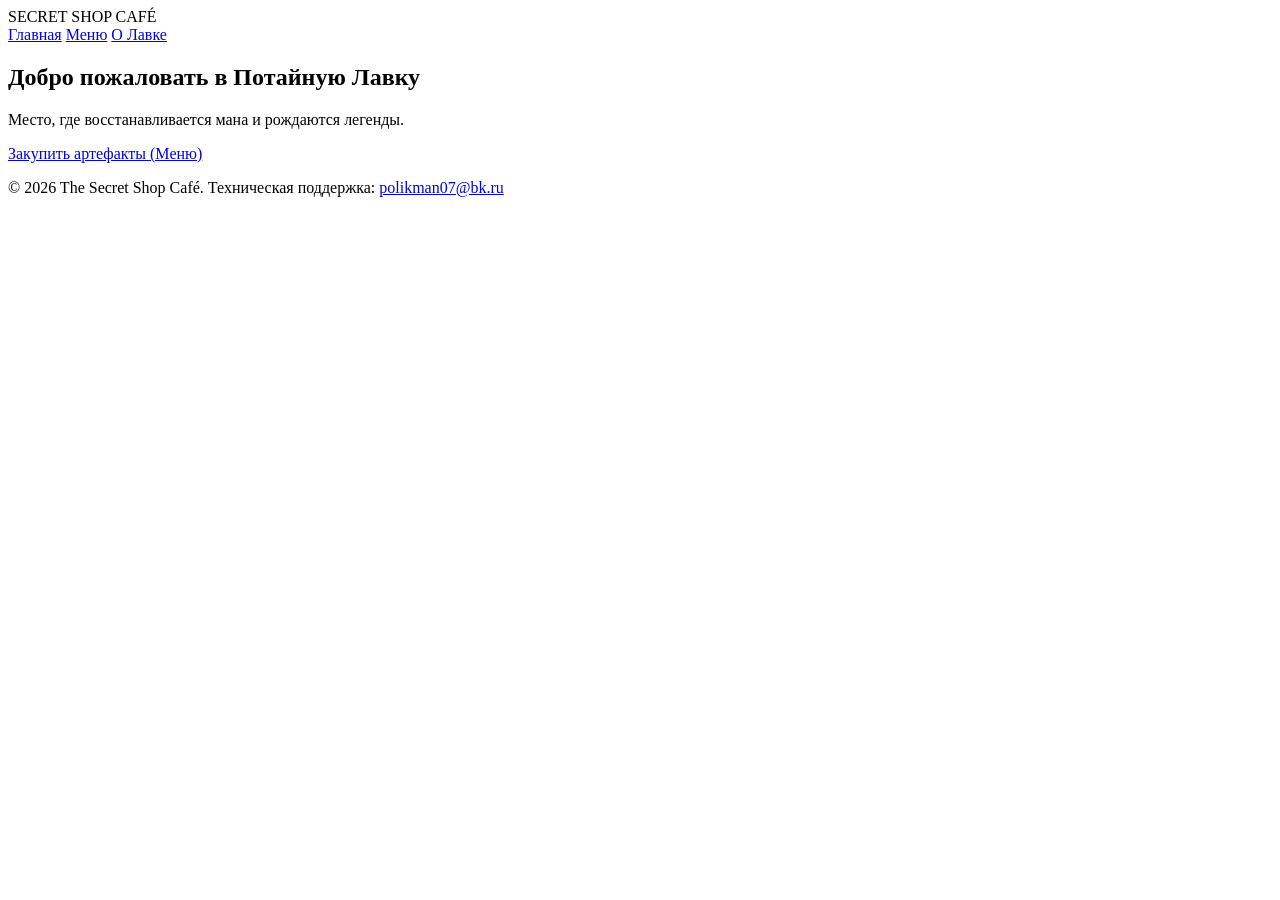
==== index.html @ e7c188d6 "Add files via upload" ====
<html>
<html lang="ru">
<head>
    <title>The Secret Shop Café | Главная</title>
    <link rel="stylesheet" href="style.css">
    <link href="https://fonts.googleapis.com/css2?family=Cinzel:wght@600;800&family=Roboto:wght@300;400;700&display=swap" rel="stylesheet">
</head>
<body>
    <header class="header">
        <div class="logo">SECRET SHOP <span>CAFÉ</span></div>
        <nav class="nav">
            <a href="index.html" class="active">Главная</a>
            <a href="menu.html">Меню</a>
            <a href="about.html">О Лавке</a>
        </nav>
    </header>

    <section class="hero main-bg">
        <div class="hero-content">
            <h1>Добро пожаловать в Потайную Лавку</h1>
            <p>Место, где восстанавливается мана и рождаются легенды.</p>
            <a href="menu.html" class="btn">Закупить артефакты (Меню)</a>
        </div>
    </section>

    <footer class="footer">
        <p>&copy; 2026 The Secret Shop Café. Техническая поддержка: <a href="mailto:polikman07@bk.ru">polikman07@bk.ru</a></p>
    </footer>
</body>
</html>
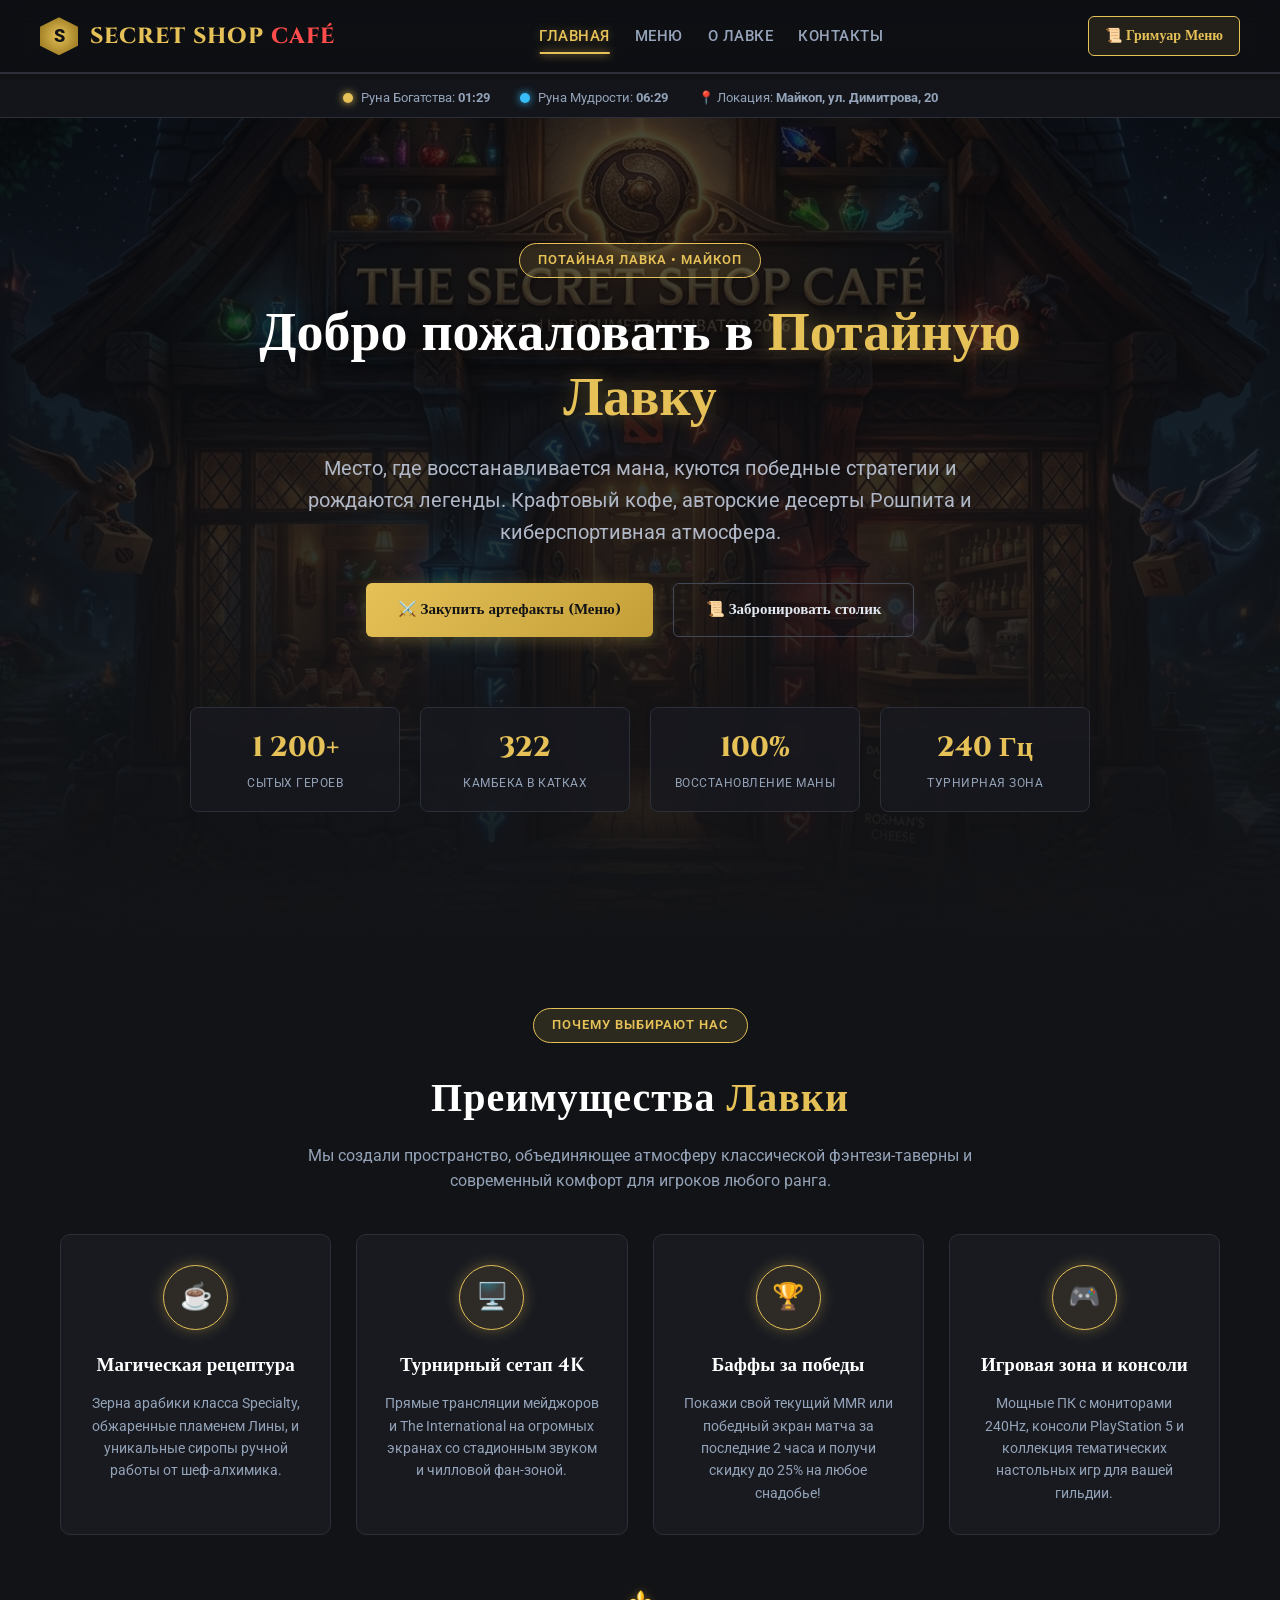
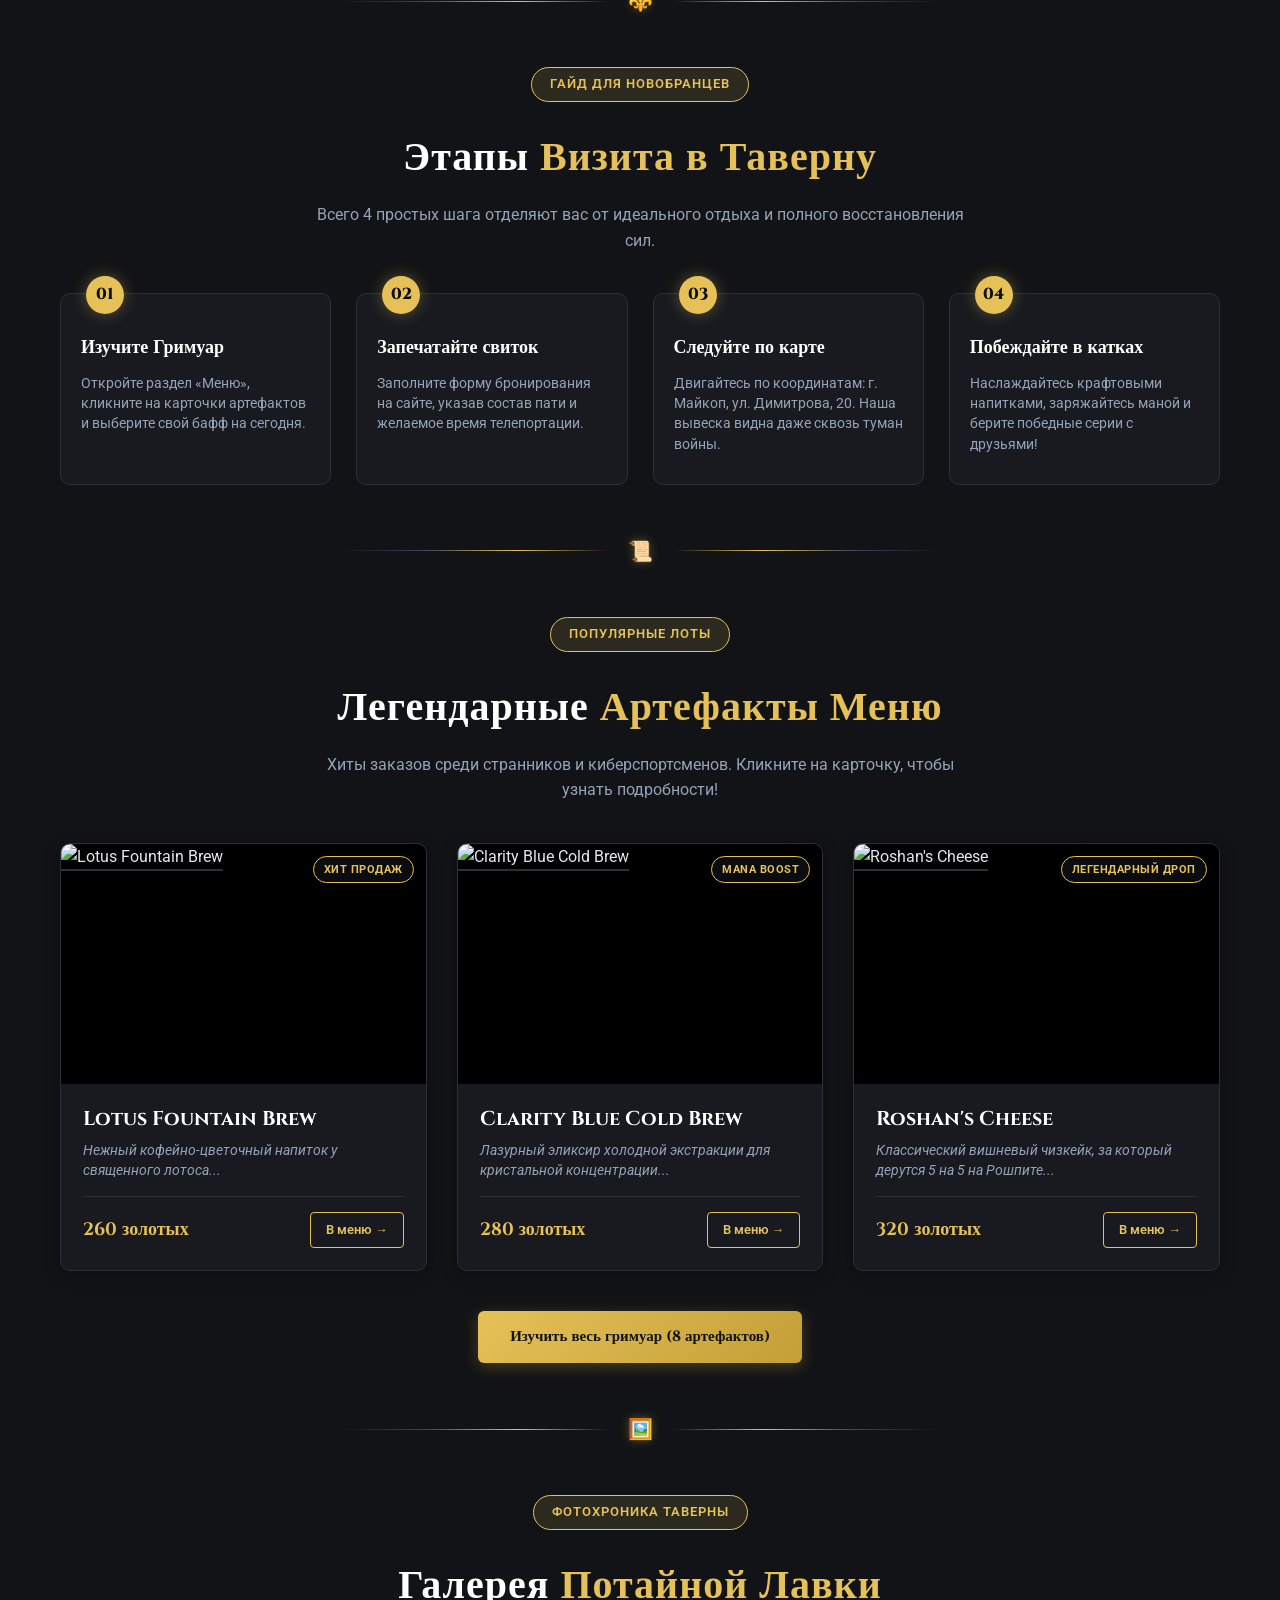
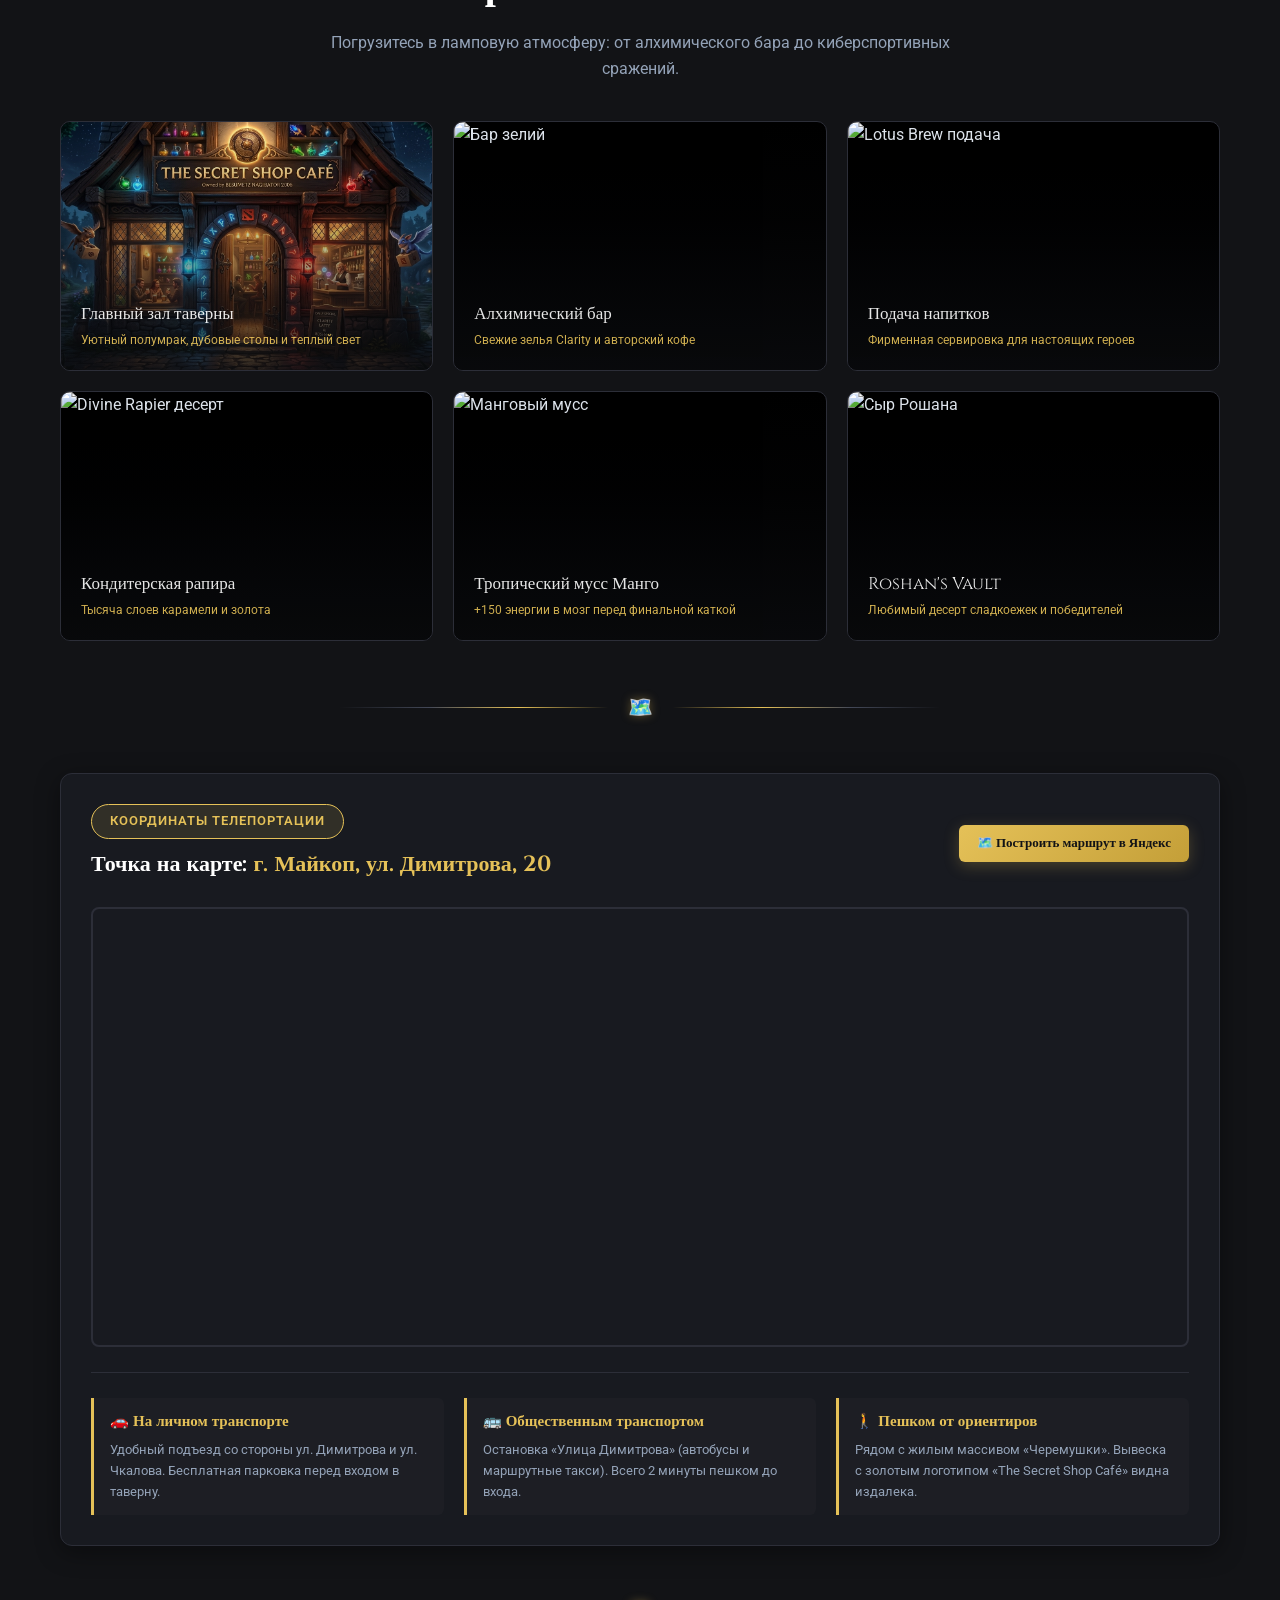
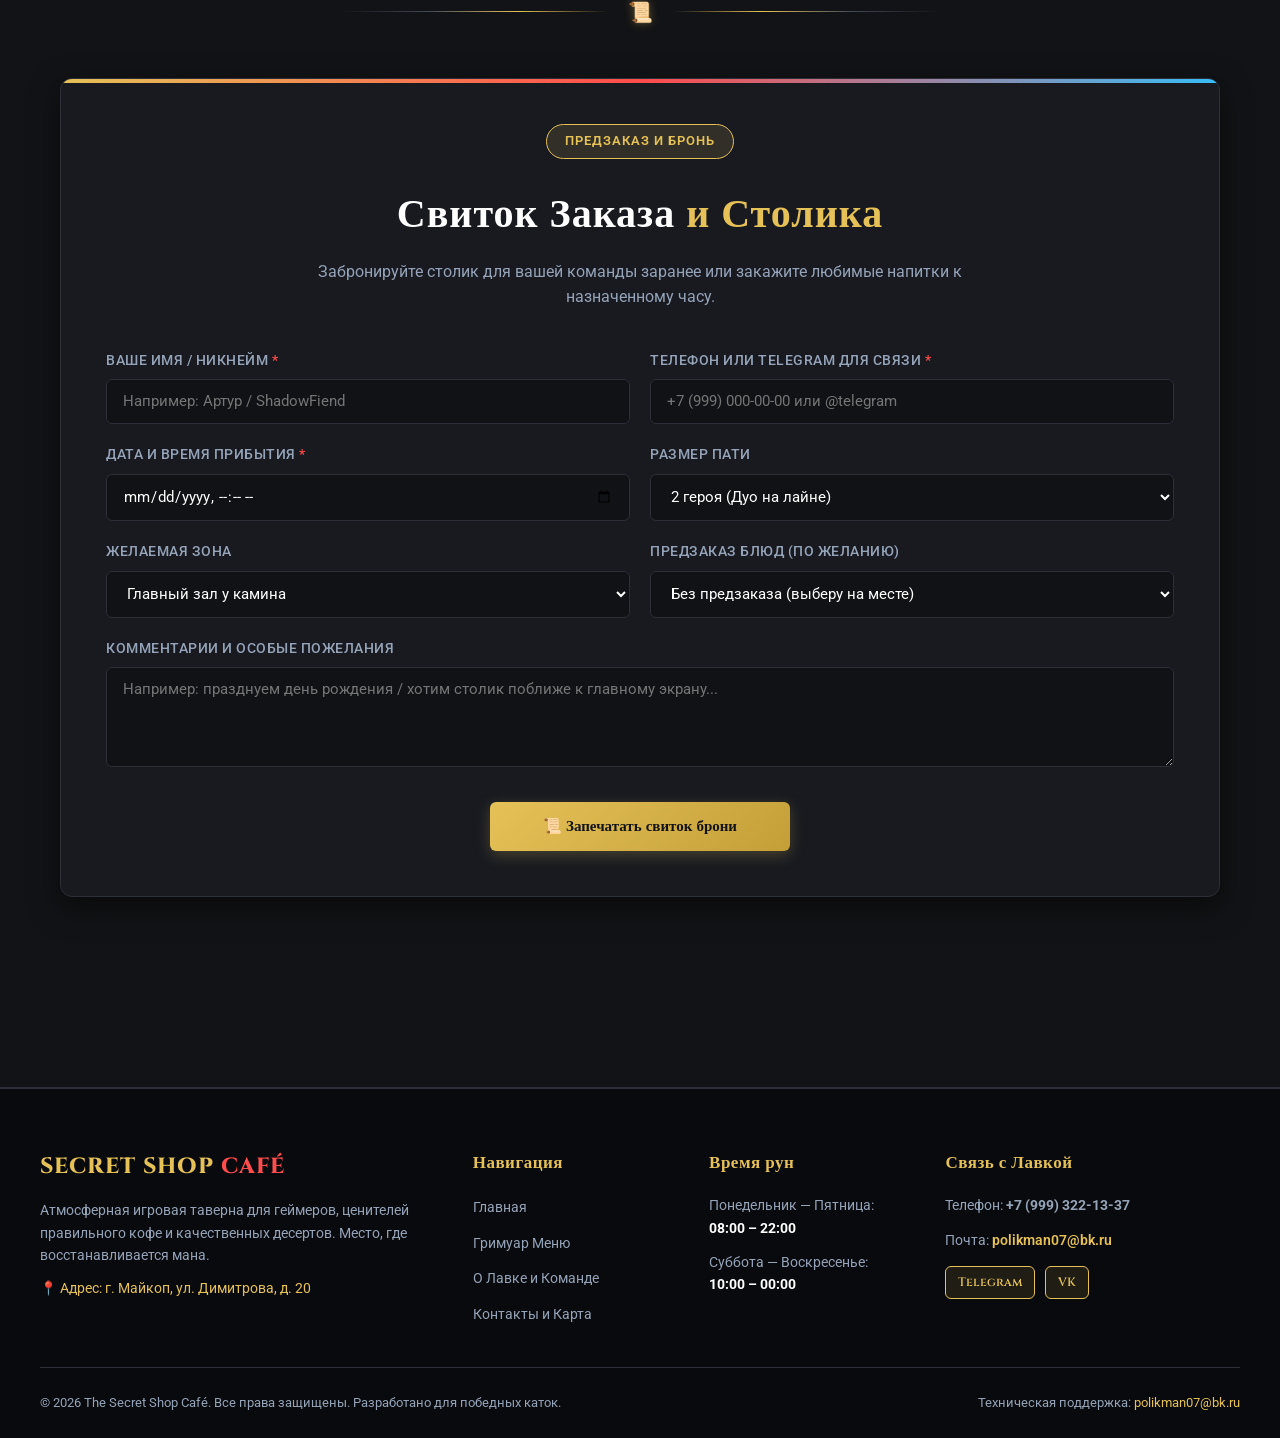
==== commit 4a678bb1: "Add files via upload" ====
--- a/index.html
+++ b/index.html
@@ -1,30 +1,587 @@
-<html>
-<html lang="ru">
-<head>
-    <title>The Secret Shop Café | Главная</title>
-    <link rel="stylesheet" href="style.css">
-    <link href="https://fonts.googleapis.com/css2?family=Cinzel:wght@600;800&family=Roboto:wght@300;400;700&display=swap" rel="stylesheet">
-</head>
-<body>
-    <header class="header">
-        <div class="logo">SECRET SHOP <span>CAFÉ</span></div>
-        <nav class="nav">
-            <a href="index.html" class="active">Главная</a>
-            <a href="menu.html">Меню</a>
-            <a href="about.html">О Лавке</a>
-        </nav>
-    </header>
-
-    <section class="hero main-bg">
-        <div class="hero-content">
-            <h1>Добро пожаловать в Потайную Лавку</h1>
-            <p>Место, где восстанавливается мана и рождаются легенды.</p>
-            <a href="menu.html" class="btn">Закупить артефакты (Меню)</a>
-        </div>
-    </section>
-
-    <footer class="footer">
-        <p>&copy; 2026 The Secret Shop Café. Техническая поддержка: <a href="mailto:polikman07@bk.ru">polikman07@bk.ru</a></p>
-    </footer>
-</body>
-</html>+<!DOCTYPE html>
+<html lang="ru">
+<head>
+    <meta charset="UTF-8">
+    <meta name="viewport" content="width=device-width, initial-scale=1.0">
+    <title>The Secret Shop Café | Главная таверна</title>
+    <link rel="stylesheet" href="style.css">
+    <link rel="preconnect" href="https://fonts.googleapis.com">
+    <link rel="preconnect" href="https://fonts.gstatic.com" crossorigin>
+    <link href="https://fonts.googleapis.com/css2?family=Cinzel:wght@600;700;800;900&family=Roboto:wght@300;400;500;700&display=swap" rel="stylesheet">
+</head>
+<body>
+    <!-- Живой таймер спавна рун -->
+    <div class="rune-timer-bar">
+        <div class="rune-item">
+            <span class="rune-dot bounty"></span>
+            <span>Руна Богатства: <strong id="bounty-timer">02:45</strong></span>
+        </div>
+        <div class="rune-item">
+            <span class="rune-dot wisdom"></span>
+            <span>Руна Мудрости: <strong id="wisdom-timer">06:10</strong></span>
+        </div>
+        <div class="rune-item">
+            <span>📍 Локация: <strong>Майкоп, ул. Димитрова, 20</strong></span>
+        </div>
+    </div>
+
+    <!-- Шапка сайта -->
+    <header class="header">
+        <a href="index.html" class="logo-container">
+            <div class="logo-crest">S</div>
+            <div class="logo-text">SECRET SHOP <span>CAFÉ</span></div>
+        </a>
+
+        <button class="menu-toggle" id="menuToggle" aria-label="Открыть навигацию">☰</button>
+
+        <nav class="nav" id="mainNav">
+            <a href="index.html" class="active">Главная</a>
+            <a href="menu.html">Меню</a>
+            <a href="about.html">О Лавке</a>
+            <a href="contacts.html">Контакты</a>
+        </nav>
+
+        <div class="header-actions">
+            <a href="menu.html" class="cart-btn">
+                <span>📜 Гримуар Меню</span>
+            </a>
+        </div>
+    </header>
+
+    <!-- Главный баннер (Hero) -->
+    <section class="hero">
+        <div class="hero-content">
+            <div class="hero-badge">Потайная Лавка • Майкоп</div>
+            <h1>Добро пожаловать в <span>Потайную Лавку</span></h1>
+            <p>
+                Место, где восстанавливается мана, куются победные стратегии и рождаются легенды. Крафтовый кофе, авторские десерты Рошпита и киберспортивная атмосфера.
+            </p>
+            <div class="hero-buttons">
+                <a href="menu.html" class="btn">⚔️ Закупить артефакты (Меню)</a>
+                <a href="#booking" class="btn btn-secondary">📜 Забронировать столик</a>
+            </div>
+        </div>
+
+        <!-- Статистика лавки -->
+        <div class="hero-stats">
+            <div class="stat-item">
+                <div class="stat-num">1 200+</div>
+                <div class="stat-label">Сытых героев</div>
+            </div>
+            <div class="stat-item">
+                <div class="stat-num">322</div>
+                <div class="stat-label">Камбека в катках</div>
+            </div>
+            <div class="stat-item">
+                <div class="stat-num">100%</div>
+                <div class="stat-label">Восстановление маны</div>
+            </div>
+            <div class="stat-item">
+                <div class="stat-num">240 Гц</div>
+                <div class="stat-label">Турнирная зона</div>
+            </div>
+        </div>
+    </section>
+
+    <!-- Основной контент страницы -->
+    <main class="page-padding">
+
+        <!-- РАЗДЕЛ 1: ПРЕИМУЩЕСТВА -->
+        <section style="margin-bottom: 50px;">
+            <div style="text-align: center;">
+                <div class="hero-badge">Почему выбирают нас</div>
+                <h2 class="section-title">Преимущества <span>Лавки</span></h2>
+                <p class="section-subtitle">
+                    Мы создали пространство, объединяющее атмосферу классической фэнтези-таверны и современный комфорт для игроков любого ранга.
+                </p>
+            </div>
+
+            <div class="features-grid">
+                <div class="feature-card">
+                    <div class="feature-icon-box">☕</div>
+                    <h3>Магическая рецептура</h3>
+                    <p>Зерна арабики класса Specialty, обжаренные пламенем Лины, и уникальные сиропы ручной работы от шеф-алхимика.</p>
+                </div>
+
+                <div class="feature-card">
+                    <div class="feature-icon-box">🖥️</div>
+                    <h3>Турнирный сетап 4K</h3>
+                    <p>Прямые трансляции мейджоров и The International на огромных экранах со стадионным звуком и чилловой фан-зоной.</p>
+                </div>
+
+                <div class="feature-card">
+                    <div class="feature-icon-box">🏆</div>
+                    <h3>Баффы за победы</h3>
+                    <p>Покажи свой текущий MMR или победный экран матча за последние 2 часа и получи скидку до 25% на любое снадобье!</p>
+                </div>
+
+                <div class="feature-card">
+                    <div class="feature-icon-box">🎮</div>
+                    <h3>Игровая зона и консоли</h3>
+                    <p>Мощные ПК с мониторами 240Hz, консоли PlayStation 5 и коллекция тематических настольных игр для вашей гильдии.</p>
+                </div>
+            </div>
+        </section>
+
+        <!-- РАЗДЕЛИТЕЛЬ -->
+        <div class="divider">
+            <span class="divider-icon">⚜️</span>
+        </div>
+
+        <!-- РАЗДЕЛ 2: ЭТАПЫ (КАК РАБОТАЕТ ЛАВКА) -->
+        <section style="margin-bottom: 50px;">
+            <div style="text-align: center;">
+                <div class="hero-badge">Гайд для новобранцев</div>
+                <h2 class="section-title">Этапы <span>Визита в Таверну</span></h2>
+                <p class="section-subtitle">
+                    Всего 4 простых шага отделяют вас от идеального отдыха и полного восстановления сил.
+                </p>
+            </div>
+
+            <div class="steps-container">
+                <div class="step-card">
+                    <div class="step-number">01</div>
+                    <h3>Изучите Гримуар</h3>
+                    <p>Откройте раздел «Меню», кликните на карточки артефактов и выберите свой бафф на сегодня.</p>
+                </div>
+
+                <div class="step-card">
+                    <div class="step-number">02</div>
+                    <h3>Запечатайте свиток</h3>
+                    <p>Заполните форму бронирования на сайте, указав состав пати и желаемое время телепортации.</p>
+                </div>
+
+                <div class="step-card">
+                    <div class="step-number">03</div>
+                    <h3>Следуйте по карте</h3>
+                    <p>Двигайтесь по координатам: г. Майкоп, ул. Димитрова, 20. Наша вывеска видна даже сквозь туман войны.</p>
+                </div>
+
+                <div class="step-card">
+                    <div class="step-number">04</div>
+                    <h3>Побеждайте в катках</h3>
+                    <p>Наслаждайтесь крафтовыми напитками, заряжайтесь маной и берите победные серии с друзьями!</p>
+                </div>
+            </div>
+        </section>
+
+        <!-- РАЗДЕЛИТЕЛЬ -->
+        <div class="divider">
+            <span class="divider-icon">📜</span>
+        </div>
+
+        <!-- РАЗДЕЛ 3: ТОПОВЫЕ АРТЕФАКТЫ (ПРЕВЬЮ МЕНЮ) -->
+        <section style="margin-bottom: 50px;">
+            <div style="text-align: center;">
+                <div class="hero-badge">Популярные лоты</div>
+                <h2 class="section-title">Легендарные <span>Артефакты Меню</span></h2>
+                <p class="section-subtitle">
+                    Хиты заказов среди странников и киберспортсменов. Кликните на карточку, чтобы узнать подробности!
+                </p>
+            </div>
+
+            <div class="grid-container">
+                <!-- Карточка 1 -->
+                <div class="card" onclick="window.location.href='menu.html'" style="cursor: pointer;">
+                    <div class="card-img-wrap">
+                        <img src="lotus-brew.jpg" alt="Lotus Fountain Brew" class="card-img">
+                        <span class="card-badge">Хит продаж</span>
+                    </div>
+                    <div class="card-body">
+                        <h3 class="card-title">Lotus Fountain Brew</h3>
+                        <p class="card-hint">Нежный кофейно-цветочный напиток у священного лотоса...</p>
+                        <div class="card-footer">
+                            <span class="price">260 золотых</span>
+                            <span class="card-btn">В меню &rarr;</span>
+                        </div>
+                    </div>
+                </div>
+
+                <!-- Карточка 2 -->
+                <div class="card" onclick="window.location.href='menu.html'" style="cursor: pointer;">
+                    <div class="card-img-wrap">
+                        <img src="clarity-brew.jpg" alt="Clarity Blue Cold Brew" class="card-img">
+                        <span class="card-badge">Mana Boost</span>
+                    </div>
+                    <div class="card-body">
+                        <h3 class="card-title">Clarity Blue Cold Brew</h3>
+                        <p class="card-hint">Лазурный эликсир холодной экстракции для кристальной концентрации...</p>
+                        <div class="card-footer">
+                            <span class="price">280 золотых</span>
+                            <span class="card-btn">В меню &rarr;</span>
+                        </div>
+                    </div>
+                </div>
+
+                <!-- Карточка 3 -->
+                <div class="card" onclick="window.location.href='menu.html'" style="cursor: pointer;">
+                    <div class="card-img-wrap">
+                        <img src="roshan-cheese.jpg" alt="Roshan's Cheese" class="card-img">
+                        <span class="card-badge">Легендарный дроп</span>
+                    </div>
+                    <div class="card-body">
+                        <h3 class="card-title">Roshan's Cheese</h3>
+                        <p class="card-hint">Классический вишневый чизкейк, за который дерутся 5 на 5 на Рошпите...</p>
+                        <div class="card-footer">
+                            <span class="price">320 золотых</span>
+                            <span class="card-btn">В меню &rarr;</span>
+                        </div>
+                    </div>
+                </div>
+            </div>
+
+            <div style="text-align: center; margin-top: 20px;">
+                <a href="menu.html" class="btn">Изучить весь гримуар (8 артефактов)</a>
+            </div>
+        </section>
+
+        <!-- РАЗДЕЛИТЕЛЬ -->
+        <div class="divider">
+            <span class="divider-icon">🖼️</span>
+        </div>
+
+        <!-- РАЗДЕЛ 4: ГАЛЕРЕЯ АТМОСФЕРЫ -->
+        <section style="margin-bottom: 50px;">
+            <div style="text-align: center;">
+                <div class="hero-badge">Фотохроника таверны</div>
+                <h2 class="section-title">Галерея <span>Потайной Лавки</span></h2>
+                <p class="section-subtitle">
+                    Погрузитесь в ламповую атмосферу: от алхимического бара до киберспортивных сражений.
+                </p>
+            </div>
+
+            <div class="gallery-grid">
+                <div class="gallery-item" onclick="openLightbox('cafe-bg.jpg', 'Главный зал таверны у камина')">
+                    <img src="cafe-bg.jpg" alt="Главный зал таверны">
+                    <div class="gallery-overlay">
+                        <div class="gallery-caption">Главный зал таверны</div>
+                        <div class="gallery-sub">Уютный полумрак, дубовые столы и теплый свет</div>
+                    </div>
+                </div>
+
+                <div class="gallery-item" onclick="openLightbox('clarity-brew.jpg', 'Крафтовый бар зелий маны')">
+                    <img src="clarity-brew.jpg" alt="Бар зелий">
+                    <div class="gallery-overlay">
+                        <div class="gallery-caption">Алхимический бар</div>
+                        <div class="gallery-sub">Свежие зелья Clarity и авторский кофе</div>
+                    </div>
+                </div>
+
+                <div class="gallery-item" onclick="openLightbox('lotus-brew.jpg', 'Священный лотос фонтана')">
+                    <img src="lotus-brew.jpg" alt="Lotus Brew подача">
+                    <div class="gallery-overlay">
+                        <div class="gallery-caption">Подача напитков</div>
+                        <div class="gallery-sub">Фирменная сервировка для настоящих героев</div>
+                    </div>
+                </div>
+
+                <div class="gallery-item" onclick="openLightbox('rapier-cake.png', 'Десерты из Рошпита')">
+                    <img src="rapier-cake.png" alt="Divine Rapier десерт">
+                    <div class="gallery-overlay">
+                        <div class="gallery-caption">Кондитерская рапира</div>
+                        <div class="gallery-sub">Тысяча слоев карамели и золота</div>
+                    </div>
+                </div>
+
+                <div class="gallery-item" onclick="openLightbox('mango-mousse.png', 'Зачарованное манго')">
+                    <img src="mango-mousse.png" alt="Манговый мусс">
+                    <div class="gallery-overlay">
+                        <div class="gallery-caption">Тропический мусс Манго</div>
+                        <div class="gallery-sub">+150 энергии в мозг перед финальной каткой</div>
+                    </div>
+                </div>
+
+                <div class="gallery-item" onclick="openLightbox('roshan-cheese.jpg', 'Легендарный сыр Рошана')">
+                    <img src="roshan-cheese.jpg" alt="Сыр Рошана">
+                    <div class="gallery-overlay">
+                        <div class="gallery-caption">Roshan's Vault</div>
+                        <div class="gallery-sub">Любимый десерт сладкоежек и победителей</div>
+                    </div>
+                </div>
+            </div>
+        </section>
+
+        <!-- РАЗДЕЛИТЕЛЬ -->
+        <div class="divider">
+            <span class="divider-icon">🗺️</span>
+        </div>
+
+        <!-- РАЗДЕЛ 5: НАВИГАЦИЯ И КАРТА (МАЙКОП, ДИМИТРОВА 20) -->
+        <section class="map-section" id="navigation">
+            <div class="map-header">
+                <div>
+                    <div class="hero-badge" style="margin-bottom: 8px;">Координаты телепортации</div>
+                    <h3>Точка на карте: <span>г. Майкоп, ул. Димитрова, 20</span></h3>
+                </div>
+                <div>
+                    <a href="https://yandex.ru/maps/?pt=40.063598,44.621252&z=17&l=map" target="_blank" class="btn btn-sm">
+                        🗺️ Построить маршрут в Яндекс
+                    </a>
+                </div>
+            </div>
+
+            <!-- Встроенный интерактивный фрагмент карты с точкой на Майкоп, Димитрова 20 -->
+            <div class="map-container">
+                <iframe 
+                    title="Карта Потайной Лавки: Майкоп, ул. Димитрова, 20" 
+                    src="https://yandex.ru/map-widget/v1/?ll=40.063598%2C44.621252&z=16&pt=40.063598%2C44.621252%2Cpm2rdm" 
+                    allowfullscreen="true">
+                </iframe>
+            </div>
+
+            <div class="map-route-guide">
+                <div class="route-item">
+                    <h4>🚗 На личном транспорте</h4>
+                    <p>Удобный подъезд со стороны ул. Димитрова и ул. Чкалова. Бесплатная парковка перед входом в таверну.</p>
+                </div>
+                <div class="route-item">
+                    <h4>🚌 Общественным транспортом</h4>
+                    <p>Остановка «Улица Димитрова» (автобусы и маршрутные такси). Всего 2 минуты пешком до входа.</p>
+                </div>
+                <div class="route-item">
+                    <h4>🚶 Пешком от ориентиров</h4>
+                    <p>Рядом с жилым массивом «Черемушки». Вывеска с золотым логотипом «The Secret Shop Café» видна издалека.</p>
+                </div>
+            </div>
+        </section>
+
+        <!-- РАЗДЕЛИТЕЛЬ -->
+        <div class="divider">
+            <span class="divider-icon">📜</span>
+        </div>
+
+        <!-- РАЗДЕЛ 6: ФОРМА БРОНИРОВАНИЯ И ЗАКАЗА -->
+        <section class="order-section" id="booking">
+            <div style="text-align: center;">
+                <div class="hero-badge">Предзаказ и бронь</div>
+                <h2 class="section-title">Свиток Заказа <span>и Столика</span></h2>
+                <p class="section-subtitle">
+                    Забронируйте столик для вашей команды заранее или закажите любимые напитки к назначенному часу.
+                </p>
+            </div>
+
+            <form class="order-form" onsubmit="submitHeroBooking(event)">
+                <div class="form-group">
+                    <label class="form-label">Ваше Имя / Никнейм <span>*</span></label>
+                    <input type="text" class="form-input" id="bName" placeholder="Например: Артур / ShadowFiend" required>
+                </div>
+
+                <div class="form-group">
+                    <label class="form-label">Телефон или Telegram для связи <span>*</span></label>
+                    <input type="text" class="form-input" id="bContact" placeholder="+7 (999) 000-00-00 или @telegram" required>
+                </div>
+
+                <div class="form-group">
+                    <label class="form-label">Дата и время прибытия <span>*</span></label>
+                    <input type="datetime-local" class="form-input" id="bDateTime" required>
+                </div>
+
+                <div class="form-group">
+                    <label class="form-label">Размер пати</label>
+                    <select class="form-select" id="bParty">
+                        <option value="1">1 герой (Одиночный фарм)</option>
+                        <option value="2" selected>2 героя (Дуо на лайне)</option>
+                        <option value="3">3 героя (Трипла)</option>
+                        <option value="5">5 героев (Полный 5v5 сквад)</option>
+                        <option value="10">Клан / Гильдия (от 6 до 10 человек)</option>
+                    </select>
+                </div>
+
+                <div class="form-group">
+                    <label class="form-label">Желаемая зона</label>
+                    <select class="form-select" id="bZone">
+                        <option value="main">Главный зал у камина</option>
+                        <option value="gaming">Киберспортивная арена (ПК 240Hz)</option>
+                        <option value="lounge">VIP-зона Рошпита с консолями PS5</option>
+                        <option value="bar">У алхимической барной стойки</option>
+                    </select>
+                </div>
+
+                <div class="form-group">
+                    <label class="form-label">Предзаказ блюд (по желанию)</label>
+                    <select class="form-select" id="bDish">
+                        <option value="none">Без предзаказа (выберу на месте)</option>
+                        <option value="lotus">Lotus Fountain Brew (260 золотых)</option>
+                        <option value="clarity">Clarity Blue Cold Brew (280 золотых)</option>
+                        <option value="salve">Healing Salve Elixir (250 золотых)</option>
+                        <option value="cheese">Roshan's Cheese (320 золотых)</option>
+                        <option value="mango">Enchanted Mango Mousse (210 золотых)</option>
+                        <option value="rapier">Divine Rapier Mille-feuille (450 золотых)</option>
+                        <option value="combo">Комбо Кэрри: Бургер BKB + Clarity (720 золотых)</option>
+                    </select>
+                </div>
+
+                <div class="form-group full-width">
+                    <label class="form-label">Комментарии и особые пожелания</label>
+                    <textarea class="form-textarea" id="bNotes" placeholder="Например: празднуем день рождения / хотим столик поближе к главному экрану..."></textarea>
+                </div>
+
+                <div class="form-submit-wrap">
+                    <button type="submit" class="btn" style="min-width: 300px;">
+                        📜 Запечатать свиток брони
+                    </button>
+                </div>
+            </form>
+        </section>
+
+
+    </main>
+
+    <!-- Лайтбокс для просмотра фото галереи -->
+    <div id="galleryLightbox" class="modal">
+        <div class="modal-content" style="max-width: 800px; padding: 20px; text-align: center;">
+            <span class="close-btn" onclick="closeModal('galleryLightbox')">&times;</span>
+            <div style="max-height: 500px; overflow: hidden; border-radius: 8px; margin-bottom: 15px;">
+                <img id="lightboxImg" src="" alt="Фото галереи" style="width: 100%; height: auto; max-height: 480px; object-fit: contain;">
+            </div>
+            <h3 id="lightboxCaption" style="font-family: var(--font-heading); color: var(--gold);"></h3>
+        </div>
+    </div>
+
+    <!-- Модальное окно подтверждения брони -->
+    <div id="bookingSuccessModal" class="modal">
+        <div class="modal-content" style="text-align: center;">
+            <span class="close-btn" onclick="closeModal('bookingSuccessModal')">&times;</span>
+            <div style="font-size: 50px; color: var(--gold); margin-bottom: 12px;">🏆✨</div>
+            <h2 class="modal-title">Свиток Брони Принят!</h2>
+            <p class="modal-desc" id="bookingSuccessText">
+                Посланник доставил ваш свиток хранителю Лавки. Столик в таверне зарезервирован по адресу <strong>г. Майкоп, ул. Димитрова, 20</strong>.
+            </p>
+            <div class="modal-buff" style="justify-content: center;">
+                ✨ Бафф за бронь: +10% к золоту на первый заказ!
+            </div>
+            <button class="btn" onclick="closeModal('bookingSuccessModal')">Отлично, выдвигаюсь!</button>
+        </div>
+    </div>
+
+    <!-- Подвал сайта -->
+    <footer class="footer">
+        <div class="footer-top">
+            <div class="footer-col">
+                <div class="logo-text" style="margin-bottom: 15px;">SECRET SHOP <span>CAFÉ</span></div>
+                <p>
+                    Атмосферная игровая таверна для геймеров, ценителей правильного кофе и качественных десертов. Место, где восстанавливается мана.
+                </p>
+                <p style="color: var(--gold); font-size: 13.5px;">
+                    📍 Адрес: г. Майкоп, ул. Димитрова, д. 20
+                </p>
+            </div>
+
+            <div class="footer-col">
+                <h4>Навигация</h4>
+                <ul class="footer-links">
+                    <li><a href="index.html">Главная</a></li>
+                    <li><a href="menu.html">Гримуар Меню</a></li>
+                    <li><a href="about.html">О Лавке и Команде</a></li>
+                    <li><a href="contacts.html">Контакты и Карта</a></li>
+                </ul>
+            </div>
+
+            <div class="footer-col">
+                <h4>Время рун</h4>
+                <p>Понедельник — Пятница:<br><strong style="color:#fff;">08:00 – 22:00</strong></p>
+                <p>Суббота — Воскресенье:<br><strong style="color:#fff;">10:00 – 00:00</strong></p>
+            </div>
+
+            <div class="footer-col">
+                <h4>Связь с Лавкой</h4>
+                <p>Телефон: <strong>+7 (999) 322-13-37</strong></p>
+                <p>Почта: <a href="mailto:polikman07@bk.ru" class="mail-link">polikman07@bk.ru</a></p>
+                <div style="margin-top: 15px; display: flex; gap: 10px;">
+                    <a href="https://t.me" target="_blank" class="cart-btn" style="padding: 6px 12px; font-size: 12px;">Telegram</a>
+                    <a href="https://vk.com" target="_blank" class="cart-btn" style="padding: 6px 12px; font-size: 12px;">VK</a>
+                </div>
+            </div>
+        </div>
+
+        <div class="footer-bottom">
+            <p>&copy; 2026 The Secret Shop Café. Все права защищены. Разработано для победных каток.</p>
+            <p>Техническая поддержка: <a href="mailto:polikman07@bk.ru">polikman07@bk.ru</a></p>
+        </div>
+    </footer>
+
+    <!-- Скрипты сайта -->
+    <script>
+        // Мобильное меню
+        const menuToggle = document.getElementById('menuToggle');
+        const mainNav = document.getElementById('mainNav');
+        if (menuToggle) {
+            menuToggle.addEventListener('click', () => {
+                mainNav.classList.toggle('open');
+            });
+        }
+
+        // Модальные окна
+        function openModal(modalId) {
+            const m = document.getElementById(modalId);
+            if (m) m.style.display = "block";
+        }
+
+        function closeModal(modalId) {
+            const m = document.getElementById(modalId);
+            if (m) m.style.display = "none";
+        }
+
+        window.onclick = function(event) {
+            if (event.target.classList.contains('modal')) {
+                event.target.style.display = "none";
+            }
+        }
+
+        window.onkeydown = function(event) {
+            if (event.key === "Escape") {
+                document.querySelectorAll('.modal').forEach(m => m.style.display = "none");
+            }
+        }
+
+        // Галерея Lightbox
+        function openLightbox(src, caption) {
+            const img = document.getElementById('lightboxImg');
+            const cap = document.getElementById('lightboxCaption');
+            if (img) img.src = src;
+            if (cap) cap.innerText = caption;
+            openModal('galleryLightbox');
+        }
+
+        // Бронирование
+        function submitHeroBooking(e) {
+            e.preventDefault();
+            const name = document.getElementById('bName').value;
+            const contact = document.getElementById('bContact').value;
+            const dt = document.getElementById('bDateTime').value;
+            const party = document.getElementById('bParty').options[document.getElementById('bParty').selectedIndex].text;
+            const zone = document.getElementById('bZone').options[document.getElementById('bZone').selectedIndex].text;
+            const dish = document.getElementById('bDish').options[document.getElementById('bDish').selectedIndex].text;
+
+            const textElem = document.getElementById('bookingSuccessText');
+            if (textElem) {
+                textElem.innerHTML = `Герой <strong>${name}</strong> (${contact})!<br>Бронь столика на <strong>${dt.replace('T', ' ')}</strong> успешно подтверждена.<br>Пати: <em>${party}</em> | Локация: <em>${zone}</em>.<br>Предзаказ: <em>${dish}</em>.<br><br>Ждем вас по адресу: <strong>г. Майкоп, ул. Димитрова, 20</strong>!`;
+            }
+            openModal('bookingSuccessModal');
+            e.target.reset();
+        }
+
+        // Таймер спавна рун
+        function startRuneTimers() {
+            setInterval(() => {
+                const now = new Date();
+                const totalSeconds = now.getMinutes() * 60 + now.getSeconds();
+
+                const bountyRemain = 180 - (totalSeconds % 180);
+                const bMin = String(Math.floor(bountyRemain / 60)).padStart(2, '0');
+                const bSec = String(bountyRemain % 60).padStart(2, '0');
+                const bEl = document.getElementById('bounty-timer');
+                if (bEl) bEl.innerText = `${bMin}:${bSec}`;
+
+                const wisdomRemain = 420 - (totalSeconds % 420);
+                const wMin = String(Math.floor(wisdomRemain / 60)).padStart(2, '0');
+                const wSec = String(wisdomRemain % 60).padStart(2, '0');
+                const wEl = document.getElementById('wisdom-timer');
+                if (wEl) wEl.innerText = `${wMin}:${wSec}`;
+            }, 1000);
+        }
+
+        startRuneTimers();
+    </script>
+</body>
+</html>
--- a/style.css
+++ b/style.css
@@ -0,0 +1,1626 @@
+/* ==========================================================================
+   THE SECRET SHOP CAFÉ - ОСНОВНЫЕ СТИЛИ (DOTA 2 THEMED TAVERN)
+   ========================================================================== */
+
+:root {
+    --bg-darker: #0a0b0e;
+    --bg-main: #121316;
+    --bg-card: #181a20;
+    --bg-card-hover: #1f222b;
+    --gold: #e5c158;
+    --gold-light: #f7df8b;
+    --gold-glow: rgba(229, 193, 88, 0.35);
+    --crimson: #ff4c4c;
+    --crimson-hover: #ff2a2a;
+    --crimson-glow: rgba(255, 76, 76, 0.35);
+    --mana: #38bdf8;
+    --mana-glow: rgba(56, 189, 248, 0.35);
+    --health: #4ade80;
+    --health-glow: rgba(74, 222, 128, 0.35);
+    --border: #2c2e38;
+    --border-highlight: #434857;
+    --text-main: #e2e8f0;
+    --text-muted: #94a3b8;
+    --transition: all 0.3s cubic-bezier(0.4, 0, 0.2, 1);
+    --font-heading: 'Cinzel', serif;
+    --font-body: 'Roboto', sans-serif;
+}
+
+* {
+    margin: 0;
+    padding: 0;
+    box-sizing: border-box;
+}
+
+html {
+    scroll-behavior: smooth;
+}
+
+body {
+    font-family: var(--font-body);
+    background-color: var(--bg-main);
+    color: var(--text-main);
+    padding-top: 80px;
+    line-height: 1.6;
+    overflow-x: hidden;
+}
+
+/* Кастомный скроллбар */
+::-webkit-scrollbar {
+    width: 10px;
+}
+::-webkit-scrollbar-track {
+    background: var(--bg-darker);
+}
+::-webkit-scrollbar-thumb {
+    background: #2d313d;
+    border-radius: 5px;
+    border: 1px solid var(--border);
+}
+::-webkit-scrollbar-thumb:hover {
+    background: var(--gold);
+}
+
+/* ==========================================================================
+   ШАПКА (HEADER) И НАВИГАЦИЯ
+   ========================================================================== */
+.header {
+    background-color: rgba(14, 15, 19, 0.95);
+    border-bottom: 2px solid var(--border);
+    padding: 16px 40px;
+    display: flex;
+    justify-content: space-between;
+    align-items: center;
+    position: fixed;
+    width: 100%;
+    top: 0;
+    left: 0;
+    z-index: 1000;
+    backdrop-filter: blur(12px);
+    transition: var(--transition);
+}
+
+.logo-container {
+    display: flex;
+    align-items: center;
+    gap: 12px;
+    text-decoration: none;
+}
+
+.logo-crest {
+    width: 38px;
+    height: 38px;
+    background: radial-gradient(circle, #e5c158 0%, #8b6b15 100%);
+    clip-path: polygon(50% 0%, 100% 25%, 100% 75%, 50% 100%, 0% 75%, 0% 25%);
+    display: flex;
+    align-items: center;
+    justify-content: center;
+    font-weight: 900;
+    color: #121316;
+    font-size: 18px;
+    box-shadow: 0 0 15px var(--gold-glow);
+    transition: var(--transition);
+}
+
+.logo-container:hover .logo-crest {
+    transform: rotate(15deg) scale(1.08);
+}
+
+.logo-text {
+    font-family: var(--font-heading);
+    font-size: 22px;
+    font-weight: 800;
+    color: var(--gold);
+    letter-spacing: 1px;
+}
+
+.logo-text span {
+    color: var(--crimson);
+}
+
+.nav {
+    display: flex;
+    align-items: center;
+    gap: 25px;
+}
+
+.nav a {
+    color: var(--text-muted);
+    text-decoration: none;
+    font-weight: 500;
+    font-size: 15px;
+    text-transform: uppercase;
+    letter-spacing: 0.5px;
+    transition: var(--transition);
+    position: relative;
+    padding: 6px 0;
+}
+
+.nav a::after {
+    content: '';
+    position: absolute;
+    bottom: 0;
+    left: 50%;
+    width: 0;
+    height: 2px;
+    background: var(--gold);
+    transition: var(--transition);
+    transform: translateX(-50%);
+    box-shadow: 0 0 8px var(--gold);
+}
+
+.nav a:hover,
+.nav a.active {
+    color: var(--gold);
+    text-shadow: 0 0 10px var(--gold-glow);
+}
+
+.nav a:hover::after,
+.nav a.active::after {
+    width: 100%;
+}
+
+.header-actions {
+    display: flex;
+    align-items: center;
+    gap: 15px;
+}
+
+.cart-btn {
+    background: rgba(229, 193, 88, 0.1);
+    border: 1px solid var(--gold);
+    color: var(--gold);
+    padding: 8px 16px;
+    border-radius: 6px;
+    cursor: pointer;
+    font-family: var(--font-heading);
+    font-weight: 600;
+    font-size: 14px;
+    display: flex;
+    align-items: center;
+    gap: 8px;
+    transition: var(--transition);
+    text-decoration: none;
+}
+
+.cart-btn:hover {
+    background: var(--gold);
+    color: var(--bg-darker);
+    box-shadow: 0 0 15px var(--gold-glow);
+}
+
+.cart-badge {
+    background: var(--crimson);
+    color: #fff;
+    border-radius: 50%;
+    width: 20px;
+    height: 20px;
+    display: inline-flex;
+    align-items: center;
+    justify-content: center;
+    font-size: 11px;
+    font-weight: bold;
+}
+
+/* Мобильный бургер */
+.menu-toggle {
+    display: none;
+    background: transparent;
+    border: none;
+    color: var(--gold);
+    font-size: 26px;
+    cursor: pointer;
+}
+
+/* ==========================================================================
+   КНОПКИ И БЕЙДЖИ
+   ========================================================================== */
+.btn {
+    display: inline-flex;
+    align-items: center;
+    justify-content: center;
+    gap: 10px;
+    background: linear-gradient(135deg, #e5c158 0%, #c49f38 100%);
+    color: #121316;
+    padding: 14px 32px;
+    text-decoration: none;
+    font-family: var(--font-heading);
+    font-weight: 700;
+    font-size: 15px;
+    border-radius: 6px;
+    border: none;
+    cursor: pointer;
+    transition: var(--transition);
+    box-shadow: 0 4px 15px rgba(229, 193, 88, 0.25);
+}
+
+.btn:hover {
+    background: linear-gradient(135deg, #fff 0%, #e5c158 100%);
+    transform: translateY(-2px);
+    box-shadow: 0 8px 25px var(--gold-glow);
+    color: #121316;
+}
+
+.btn-secondary {
+    background: transparent;
+    color: var(--text-main);
+    border: 1px solid var(--border-highlight);
+    box-shadow: none;
+}
+
+.btn-secondary:hover {
+    background: rgba(255, 255, 255, 0.05);
+    border-color: var(--gold);
+    color: var(--gold);
+    box-shadow: 0 0 15px var(--gold-glow);
+}
+
+.btn-crimson {
+    background: linear-gradient(135deg, #ff4c4c 0%, #b82828 100%);
+    color: #fff;
+    box-shadow: 0 4px 15px var(--crimson-glow);
+}
+
+.btn-crimson:hover {
+    background: linear-gradient(135deg, #ff6b6b 0%, #ff4c4c 100%);
+    box-shadow: 0 8px 25px var(--crimson-glow);
+    color: #fff;
+}
+
+.btn-sm {
+    padding: 8px 18px;
+    font-size: 13px;
+}
+
+/* ==========================================================================
+   ДЕКОРАТИВНЫЙ РАЗДЕЛИТЕЛЬ (DIVIDER)
+   ========================================================================== */
+.divider {
+    display: flex;
+    align-items: center;
+    justify-content: center;
+    gap: 20px;
+    margin: 50px auto;
+    max-width: 600px;
+    position: relative;
+}
+
+.divider::before,
+.divider::after {
+    content: '';
+    flex: 1;
+    height: 1px;
+    background: linear-gradient(90deg, transparent, var(--border-highlight), var(--gold), transparent);
+}
+
+.divider::after {
+    background: linear-gradient(90deg, transparent, var(--gold), var(--border-highlight), transparent);
+}
+
+.divider-icon {
+    color: var(--gold);
+    font-size: 20px;
+    text-shadow: 0 0 10px var(--gold-glow);
+    animation: pulseRune 3s infinite ease-in-out;
+}
+
+@keyframes pulseRune {
+    0%, 100% { transform: scale(1); opacity: 0.8; }
+    50% { transform: scale(1.15); opacity: 1; text-shadow: 0 0 18px var(--gold); }
+}
+
+/* ==========================================================================
+   ГЛАВНЫЙ ЭКРАН (HERO)
+   ========================================================================== */
+.hero {
+    background: linear-gradient(rgba(10, 11, 14, 0.75), rgba(18, 19, 22, 0.95)), url('cafe-bg.jpg') center/cover no-repeat;
+    min-height: calc(100vh - 80px);
+    display: flex;
+    flex-direction: column;
+    justify-content: center;
+    align-items: center;
+    text-align: center;
+    padding: 60px 20px;
+    position: relative;
+}
+
+.hero::after {
+    content: '';
+    position: absolute;
+    bottom: 0;
+    left: 0;
+    width: 100%;
+    height: 120px;
+    background: linear-gradient(to top, var(--bg-main), transparent);
+    pointer-events: none;
+}
+
+.hero-content {
+    max-width: 860px;
+    z-index: 2;
+    animation: fadeIn 0.8s ease-out;
+}
+
+.hero-badge {
+    display: inline-flex;
+    align-items: center;
+    gap: 8px;
+    background: rgba(229, 193, 88, 0.12);
+    border: 1px solid var(--gold);
+    color: var(--gold);
+    padding: 6px 18px;
+    border-radius: 50px;
+    font-size: 13px;
+    font-weight: 600;
+    letter-spacing: 1px;
+    text-transform: uppercase;
+    margin-bottom: 24px;
+}
+
+.hero-content h1 {
+    font-family: var(--font-heading);
+    font-size: clamp(32px, 5vw, 54px);
+    color: #fff;
+    margin-bottom: 20px;
+    line-height: 1.2;
+    text-shadow: 0 2px 20px rgba(0, 0, 0, 0.8);
+}
+
+.hero-content h1 span {
+    color: var(--gold);
+    text-shadow: 0 0 20px var(--gold-glow);
+}
+
+.hero-content p {
+    font-size: clamp(16px, 2vw, 20px);
+    color: #b0b8c7;
+    margin-bottom: 35px;
+    max-width: 700px;
+    margin-left: auto;
+    margin-right: auto;
+}
+
+.hero-buttons {
+    display: flex;
+    flex-wrap: wrap;
+    gap: 20px;
+    justify-content: center;
+    margin-bottom: 50px;
+}
+
+/* Статистика на Hero */
+.hero-stats {
+    display: grid;
+    grid-template-columns: repeat(4, 1fr);
+    gap: 20px;
+    max-width: 900px;
+    width: 100%;
+    z-index: 2;
+    margin-top: 20px;
+}
+
+.stat-item {
+    background: rgba(24, 26, 32, 0.8);
+    border: 1px solid var(--border);
+    padding: 18px 15px;
+    border-radius: 8px;
+    backdrop-filter: blur(8px);
+    text-align: center;
+    transition: var(--transition);
+}
+
+.stat-item:hover {
+    border-color: var(--gold);
+    transform: translateY(-4px);
+    box-shadow: 0 8px 20px rgba(0,0,0,0.4);
+}
+
+.stat-num {
+    font-family: var(--font-heading);
+    font-size: 28px;
+    font-weight: 800;
+    color: var(--gold);
+    margin-bottom: 4px;
+}
+
+.stat-label {
+    font-size: 12px;
+    color: var(--text-muted);
+    text-transform: uppercase;
+    letter-spacing: 0.5px;
+}
+
+/* ==========================================================================
+   СЕКЦИИ И ТИПОГРАФИКА
+   ========================================================================== */
+.page-padding {
+    padding: 70px 40px;
+    max-width: 1240px;
+    margin: 0 auto;
+}
+
+.section-title {
+    font-family: var(--font-heading);
+    font-size: clamp(28px, 4vw, 40px);
+    text-align: center;
+    color: #fff;
+    margin-bottom: 12px;
+    letter-spacing: 1px;
+}
+
+.section-title span {
+    color: var(--gold);
+}
+
+.section-subtitle {
+    text-align: center;
+    color: var(--text-muted);
+    font-size: 16px;
+    max-width: 680px;
+    margin: 0 auto 40px;
+}
+
+.category-title {
+    color: var(--gold);
+    font-family: var(--font-heading);
+    margin: 40px 0 24px;
+    font-size: 24px;
+    display: flex;
+    align-items: center;
+    gap: 12px;
+    border-left: 4px solid var(--gold);
+    padding-left: 14px;
+}
+
+/* ==========================================================================
+   БЛОК ПРЕИМУЩЕСТВА (FEATURES)
+   ========================================================================== */
+.features-grid {
+    display: grid;
+    grid-template-columns: repeat(auto-fit, minmax(260px, 1fr));
+    gap: 25px;
+    margin-bottom: 40px;
+}
+
+.feature-card {
+    background: var(--bg-card);
+    border: 1px solid var(--border);
+    border-radius: 10px;
+    padding: 30px 25px;
+    text-align: center;
+    transition: var(--transition);
+    position: relative;
+    overflow: hidden;
+}
+
+.feature-card::before {
+    content: '';
+    position: absolute;
+    top: 0;
+    left: 0;
+    width: 100%;
+    height: 3px;
+    background: linear-gradient(90deg, transparent, var(--gold), transparent);
+    opacity: 0;
+    transition: var(--transition);
+}
+
+.feature-card:hover {
+    transform: translateY(-8px);
+    border-color: var(--gold);
+    box-shadow: 0 12px 30px rgba(0, 0, 0, 0.4), 0 0 20px var(--gold-glow);
+}
+
+.feature-card:hover::before {
+    opacity: 1;
+}
+
+.feature-icon-box {
+    width: 65px;
+    height: 65px;
+    margin: 0 auto 20px;
+    background: rgba(229, 193, 88, 0.1);
+    border: 1px solid var(--gold);
+    border-radius: 50%;
+    display: flex;
+    align-items: center;
+    justify-content: center;
+    font-size: 26px;
+    color: var(--gold);
+    box-shadow: 0 0 15px var(--gold-glow);
+    transition: var(--transition);
+}
+
+.feature-card:hover .feature-icon-box {
+    transform: scale(1.1);
+    background: var(--gold);
+    color: var(--bg-darker);
+}
+
+.feature-card h3 {
+    font-family: var(--font-heading);
+    font-size: 19px;
+    color: #fff;
+    margin-bottom: 12px;
+}
+
+.feature-card p {
+    color: var(--text-muted);
+    font-size: 14px;
+    line-height: 1.6;
+}
+
+/* ==========================================================================
+   БЛОК ЭТАПЫ (STEPS / TIMELINE)
+   ========================================================================== */
+.steps-container {
+    display: grid;
+    grid-template-columns: repeat(auto-fit, minmax(230px, 1fr));
+    gap: 25px;
+    margin-top: 40px;
+    position: relative;
+}
+
+.step-card {
+    background: var(--bg-card);
+    border: 1px solid var(--border);
+    border-radius: 10px;
+    padding: 30px 20px;
+    position: relative;
+    transition: var(--transition);
+}
+
+.step-card:hover {
+    border-color: var(--gold);
+    transform: translateY(-5px);
+}
+
+.step-number {
+    position: absolute;
+    top: -18px;
+    left: 25px;
+    width: 38px;
+    height: 38px;
+    background: var(--gold);
+    color: var(--bg-darker);
+    font-family: var(--font-heading);
+    font-weight: 800;
+    font-size: 16px;
+    border-radius: 50%;
+    display: flex;
+    align-items: center;
+    justify-content: center;
+    box-shadow: 0 0 15px var(--gold-glow);
+}
+
+.step-card h3 {
+    font-family: var(--font-heading);
+    font-size: 18px;
+    color: #fff;
+    margin-top: 10px;
+    margin-bottom: 10px;
+}
+
+.step-card p {
+    font-size: 13.5px;
+    color: var(--text-muted);
+    line-height: 1.5;
+}
+
+/* ==========================================================================
+   СЕТКА БЛЮД И КАРТОЧКИ (MENU CARDS)
+   ========================================================================== */
+.grid-container {
+    display: grid;
+    grid-template-columns: repeat(auto-fill, minmax(320px, 1fr));
+    gap: 30px;
+    margin-bottom: 40px;
+}
+
+.card {
+    background: var(--bg-card);
+    border: 1px solid var(--border);
+    border-radius: 10px;
+    overflow: hidden;
+    transition: var(--transition);
+    display: flex;
+    flex-direction: column;
+    position: relative;
+    box-shadow: 0 4px 15px rgba(0, 0, 0, 0.3);
+}
+
+.card:hover {
+    transform: translateY(-8px);
+    box-shadow: 0 12px 25px rgba(0, 0, 0, 0.5), 0 0 20px var(--gold-glow);
+    border-color: var(--gold);
+}
+
+.card-img-wrap {
+    position: relative;
+    width: 100%;
+    height: 240px;
+    overflow: hidden;
+    background: #000;
+}
+
+.card-img {
+    width: 100%;
+    height: 100%;
+    object-fit: cover;
+    transition: transform 0.5s ease;
+    border-bottom: 2px solid var(--border);
+}
+
+.card:hover .card-img {
+    transform: scale(1.08);
+}
+
+.card-badge {
+    position: absolute;
+    top: 12px;
+    right: 12px;
+    background: rgba(14, 15, 19, 0.85);
+    border: 1px solid var(--gold);
+    color: var(--gold);
+    font-size: 11px;
+    font-weight: 700;
+    text-transform: uppercase;
+    padding: 4px 10px;
+    border-radius: 20px;
+    backdrop-filter: blur(4px);
+    letter-spacing: 0.5px;
+}
+
+.card-body {
+    padding: 22px;
+    display: flex;
+    flex-direction: column;
+    flex-grow: 1;
+}
+
+.card-title {
+    font-family: var(--font-heading);
+    font-size: 20px;
+    color: #fff;
+    margin-bottom: 8px;
+    line-height: 1.3;
+}
+
+.card-hint {
+    color: var(--text-muted);
+    font-size: 13.5px;
+    margin-bottom: 16px;
+    line-height: 1.5;
+    flex-grow: 1;
+    font-style: italic;
+}
+
+.card-footer {
+    display: flex;
+    justify-content: space-between;
+    align-items: center;
+    border-top: 1px solid var(--border);
+    padding-top: 15px;
+    margin-top: auto;
+}
+
+.card .price {
+    color: var(--gold);
+    font-family: var(--font-heading);
+    font-weight: 700;
+    font-size: 18px;
+    display: flex;
+    align-items: center;
+    gap: 6px;
+}
+
+.card-btn {
+    background: transparent;
+    border: 1px solid var(--gold);
+    color: var(--gold);
+    padding: 7px 15px;
+    border-radius: 4px;
+    font-size: 12.5px;
+    font-weight: 600;
+    cursor: pointer;
+    transition: var(--transition);
+}
+
+.card-btn:hover {
+    background: var(--gold);
+    color: var(--bg-darker);
+    box-shadow: 0 0 10px var(--gold-glow);
+}
+
+/* ==========================================================================
+   МОДАЛЬНЫЕ ОКНА (MODALS)
+   ========================================================================== */
+.modal {
+    display: none;
+    position: fixed;
+    z-index: 2500;
+    left: 0;
+    top: 0;
+    width: 100%;
+    height: 100%;
+    overflow-y: auto;
+    background-color: rgba(6, 7, 10, 0.88);
+    backdrop-filter: blur(8px);
+    padding: 40px 15px;
+}
+
+.modal-content {
+    background-color: var(--bg-card);
+    margin: auto;
+    padding: 35px;
+    border: 2px solid var(--gold);
+    border-radius: 12px;
+    width: 100%;
+    max-width: 620px;
+    position: relative;
+    box-shadow: 0 10px 40px rgba(0, 0, 0, 0.8), 0 0 35px var(--gold-glow);
+    animation: modalFadeIn 0.35s ease;
+}
+
+@keyframes modalFadeIn {
+    from {
+        opacity: 0;
+        transform: translateY(-25px) scale(0.96);
+    }
+    to {
+        opacity: 1;
+        transform: translateY(0) scale(1);
+    }
+}
+
+.close-btn {
+    color: var(--crimson);
+    position: absolute;
+    top: 18px;
+    right: 22px;
+    font-size: 32px;
+    font-weight: bold;
+    cursor: pointer;
+    line-height: 1;
+    transition: var(--transition);
+}
+
+.close-btn:hover {
+    color: #fff;
+    transform: scale(1.15) rotate(90deg);
+}
+
+.modal-img-container {
+    width: 100%;
+    height: 220px;
+    border-radius: 8px;
+    overflow: hidden;
+    margin-bottom: 20px;
+    border: 1px solid var(--border);
+}
+
+.modal-img-container img {
+    width: 100%;
+    height: 100%;
+    object-fit: cover;
+}
+
+.modal-title {
+    font-family: var(--font-heading);
+    color: var(--gold);
+    font-size: 26px;
+    margin-bottom: 12px;
+}
+
+.modal-sostav {
+    background: rgba(0, 0, 0, 0.25);
+    border-left: 3px solid var(--gold);
+    padding: 10px 14px;
+    border-radius: 0 6px 6px 0;
+    color: #cbd5e1;
+    font-size: 14px;
+    margin-bottom: 18px;
+    line-height: 1.5;
+}
+
+.modal-sostav strong {
+    color: var(--gold-light);
+}
+
+.modal-desc {
+    color: var(--text-main);
+    line-height: 1.6;
+    margin-bottom: 20px;
+    font-size: 15px;
+}
+
+.modal-buff {
+    background: rgba(74, 222, 128, 0.1);
+    border: 1px solid rgba(74, 222, 128, 0.4);
+    color: var(--health);
+    font-weight: 600;
+    border-radius: 8px;
+    padding: 12px 16px;
+    margin-bottom: 25px;
+    font-size: 14px;
+    display: flex;
+    align-items: center;
+    gap: 10px;
+    box-shadow: 0 0 12px rgba(74, 222, 128, 0.15);
+}
+
+.modal-buff.mana-buff {
+    background: rgba(56, 189, 248, 0.1);
+    border-color: rgba(56, 189, 248, 0.4);
+    color: var(--mana);
+    box-shadow: 0 0 12px var(--mana-glow);
+}
+
+.modal-buff.crimson-buff {
+    background: rgba(255, 76, 76, 0.1);
+    border-color: rgba(255, 76, 76, 0.4);
+    color: var(--crimson);
+    box-shadow: 0 0 12px var(--crimson-glow);
+}
+
+.modal-footer {
+    display: flex;
+    justify-content: space-between;
+    align-items: center;
+    border-top: 1px solid var(--border);
+    padding-top: 20px;
+}
+
+.modal-price {
+    font-family: var(--font-heading);
+    font-size: 22px;
+    font-weight: 700;
+    color: var(--gold);
+}
+
+/* ==========================================================================
+   КОМАНДА И ОСНОВАТЕЛЬ
+   ========================================================================== */
+.owner-container {
+    display: flex;
+    align-items: center;
+    gap: 40px;
+    background: var(--bg-card);
+    padding: 40px;
+    border-radius: 12px;
+    border: 1px solid var(--border);
+    margin-bottom: 60px;
+    box-shadow: 0 4px 20px rgba(0, 0, 0, 0.4);
+}
+
+.owner-avatar {
+    width: 190px;
+    height: 190px;
+    border-radius: 50%;
+    border: 4px solid var(--gold);
+    object-fit: cover;
+    box-shadow: 0 0 25px var(--gold-glow);
+    flex-shrink: 0;
+}
+
+.owner-info h3 {
+    font-family: var(--font-heading);
+    font-size: 28px;
+    color: var(--gold);
+    margin-bottom: 4px;
+}
+
+.role {
+    color: var(--crimson);
+    font-weight: 700;
+    text-transform: uppercase;
+    font-size: 13px;
+    letter-spacing: 1px;
+    margin-bottom: 15px;
+}
+
+.lore-text {
+    font-style: italic;
+    color: #cbd5e1;
+    line-height: 1.7;
+    font-size: 15.5px;
+    border-left: 3px solid var(--gold);
+    padding-left: 18px;
+}
+
+.hero-card {
+    background-color: var(--bg-card);
+    border: 1px solid var(--border);
+    border-radius: 10px;
+    padding: 30px 24px;
+    text-align: center;
+    transition: var(--transition);
+}
+
+.hero-card:hover {
+    border-color: var(--crimson);
+    box-shadow: 0 10px 25px var(--crimson-glow);
+    transform: translateY(-6px);
+}
+
+.hero-avatar {
+    width: 110px;
+    height: 110px;
+    border-radius: 50%;
+    margin: 0 auto 20px;
+    background-size: cover;
+    background-position: center;
+    border: 3px solid var(--gold);
+    box-shadow: 0 0 15px var(--gold-glow);
+}
+
+.invoker { background-image: url('invoker.gif'); }
+.lina { background-image: url('lina.gif'); }
+.alchemist { background-image: url('alchemist.gif'); }
+
+.hero-card h3 {
+    font-family: var(--font-heading);
+    color: #fff;
+    font-size: 20px;
+    margin-bottom: 4px;
+}
+
+.hero-card p {
+    color: var(--text-muted);
+    font-size: 14px;
+    line-height: 1.5;
+}
+
+/* ==========================================================================
+   КОНТАКТЫ, КАРТА (МАЙКОП, ДИМИТРОВА 20) И НАВИГАЦИЯ
+   ========================================================================== */
+.contacts-wrapper {
+    margin-top: 30px;
+}
+
+.contacts-grid {
+    display: grid;
+    grid-template-columns: repeat(auto-fit, minmax(250px, 1fr));
+    gap: 25px;
+    margin-bottom: 40px;
+}
+
+.contact-card {
+    background: var(--bg-card);
+    padding: 30px 24px;
+    border-radius: 10px;
+    text-align: center;
+    border: 1px solid var(--border);
+    transition: var(--transition);
+}
+
+.contact-card:hover {
+    border-color: var(--gold);
+    transform: translateY(-5px);
+    box-shadow: 0 8px 25px rgba(0, 0, 0, 0.4);
+}
+
+.contact-icon {
+    font-size: 28px;
+    color: var(--gold);
+    margin-bottom: 16px;
+    display: inline-block;
+}
+
+.contact-card h3 {
+    color: var(--gold);
+    margin-bottom: 12px;
+    font-family: var(--font-heading);
+    font-size: 19px;
+}
+
+.contact-card p {
+    color: var(--text-muted);
+    line-height: 1.6;
+    font-size: 14px;
+}
+
+.contact-card .highlight-address {
+    color: #fff;
+    font-weight: 700;
+    font-size: 16px;
+    margin-bottom: 6px;
+}
+
+.mail-link {
+    color: var(--gold);
+    text-decoration: none;
+    font-weight: 600;
+    transition: var(--transition);
+}
+
+.mail-link:hover {
+    color: #fff;
+    text-decoration: underline;
+}
+
+/* Блок Карты и маршрута */
+.map-section {
+    background: var(--bg-card);
+    border: 1px solid var(--border);
+    border-radius: 12px;
+    padding: 30px;
+    margin-top: 30px;
+    box-shadow: 0 6px 25px rgba(0, 0, 0, 0.4);
+}
+
+.map-header {
+    display: flex;
+    justify-content: space-between;
+    align-items: center;
+    flex-wrap: wrap;
+    gap: 15px;
+    margin-bottom: 25px;
+}
+
+.map-header h3 {
+    font-family: var(--font-heading);
+    font-size: 22px;
+    color: #fff;
+}
+
+.map-header h3 span {
+    color: var(--gold);
+}
+
+.map-container {
+    width: 100%;
+    height: 440px;
+    border-radius: 8px;
+    overflow: hidden;
+    border: 2px solid var(--border);
+    position: relative;
+}
+
+.map-container iframe {
+    width: 100%;
+    height: 100%;
+    border: 0;
+}
+
+.map-route-guide {
+    display: grid;
+    grid-template-columns: repeat(auto-fit, minmax(260px, 1fr));
+    gap: 20px;
+    margin-top: 25px;
+    padding-top: 25px;
+    border-top: 1px solid var(--border);
+}
+
+.route-item {
+    background: rgba(255, 255, 255, 0.02);
+    border-left: 3px solid var(--gold);
+    padding: 12px 16px;
+    border-radius: 0 6px 6px 0;
+}
+
+.route-item h4 {
+    font-family: var(--font-heading);
+    font-size: 15px;
+    color: var(--gold);
+    margin-bottom: 6px;
+}
+
+.route-item p {
+    font-size: 13px;
+    color: var(--text-muted);
+}
+
+/* ==========================================================================
+   ГАЛЕРЕЯ (GALLERY)
+   ========================================================================== */
+.gallery-grid {
+    display: grid;
+    grid-template-columns: repeat(auto-fit, minmax(280px, 1fr));
+    gap: 20px;
+    margin-bottom: 40px;
+}
+
+.gallery-item {
+    position: relative;
+    border-radius: 10px;
+    overflow: hidden;
+    height: 250px;
+    border: 1px solid var(--border);
+    cursor: pointer;
+    background: #000;
+}
+
+.gallery-item img {
+    width: 100%;
+    height: 100%;
+    object-fit: cover;
+    transition: transform 0.6s ease;
+}
+
+.gallery-overlay {
+    position: absolute;
+    top: 0;
+    left: 0;
+    width: 100%;
+    height: 100%;
+    background: linear-gradient(to top, rgba(10, 11, 14, 0.9) 0%, rgba(10, 11, 14, 0.2) 60%, transparent 100%);
+    display: flex;
+    flex-direction: column;
+    justify-content: flex-end;
+    padding: 20px;
+    opacity: 0.9;
+    transition: var(--transition);
+}
+
+.gallery-item:hover img {
+    transform: scale(1.1);
+}
+
+.gallery-item:hover .gallery-overlay {
+    opacity: 1;
+    background: linear-gradient(to top, rgba(10, 11, 14, 0.95) 0%, rgba(10, 11, 14, 0.4) 100%);
+}
+
+.gallery-item:hover {
+    border-color: var(--gold);
+    box-shadow: 0 10px 25px var(--gold-glow);
+}
+
+.gallery-caption {
+    font-family: var(--font-heading);
+    font-size: 17px;
+    color: #fff;
+    margin-bottom: 4px;
+}
+
+.gallery-sub {
+    font-size: 12px;
+    color: var(--gold);
+}
+
+/* ==========================================================================
+   ФОРМА БРОНИРОВАНИЯ И ЗАКАЗА (FORM)
+   ========================================================================== */
+.order-section {
+    background: var(--bg-card);
+    border: 1px solid var(--border);
+    border-radius: 12px;
+    padding: 45px;
+    margin-top: 40px;
+    margin-bottom: 40px;
+    box-shadow: 0 10px 30px rgba(0, 0, 0, 0.5);
+    position: relative;
+    overflow: hidden;
+}
+
+.order-section::before {
+    content: '';
+    position: absolute;
+    top: 0;
+    left: 0;
+    width: 100%;
+    height: 4px;
+    background: linear-gradient(90deg, var(--gold), var(--crimson), var(--mana));
+}
+
+.order-form {
+    display: grid;
+    grid-template-columns: repeat(2, 1fr);
+    gap: 20px;
+    margin-top: 25px;
+}
+
+.form-group {
+    display: flex;
+    flex-direction: column;
+    gap: 8px;
+}
+
+.form-group.full-width {
+    grid-column: span 2;
+}
+
+.form-label {
+    font-size: 13.5px;
+    font-weight: 500;
+    color: var(--text-muted);
+    text-transform: uppercase;
+    letter-spacing: 0.5px;
+}
+
+.form-label span {
+    color: var(--crimson);
+}
+
+.form-input,
+.form-select,
+.form-textarea {
+    background: #111216;
+    border: 1px solid var(--border);
+    border-radius: 6px;
+    padding: 13px 16px;
+    color: #fff;
+    font-family: var(--font-body);
+    font-size: 14.5px;
+    transition: var(--transition);
+}
+
+.form-input:focus,
+.form-select:focus,
+.form-textarea:focus {
+    outline: none;
+    border-color: var(--gold);
+    box-shadow: 0 0 12px var(--gold-glow);
+    background: #16181f;
+}
+
+.form-textarea {
+    resize: vertical;
+    min-height: 100px;
+}
+
+.form-submit-wrap {
+    grid-column: span 2;
+    text-align: center;
+    margin-top: 15px;
+}
+
+/* ==========================================================================
+   КНОПКИ СОЦСЕТЕЙ (SOCIAL LINKS)
+   ========================================================================== */
+.socials-container {
+    display: flex;
+    flex-wrap: wrap;
+    gap: 15px;
+    justify-content: center;
+    margin: 30px 0;
+}
+
+.social-btn {
+    display: inline-flex;
+    align-items: center;
+    gap: 10px;
+    padding: 12px 22px;
+    border-radius: 8px;
+    background: var(--bg-card);
+    border: 1px solid var(--border);
+    color: var(--text-main);
+    text-decoration: none;
+    font-weight: 600;
+    font-size: 14px;
+    transition: var(--transition);
+}
+
+.social-btn i,
+.social-btn svg {
+    width: 18px;
+    height: 18px;
+    font-size: 18px;
+}
+
+.social-btn.tg:hover {
+    border-color: #229ED9;
+    color: #229ED9;
+    box-shadow: 0 0 15px rgba(34, 158, 217, 0.4);
+    transform: translateY(-3px);
+}
+
+.social-btn.vk:hover {
+    border-color: #0077FF;
+    color: #0077FF;
+    box-shadow: 0 0 15px rgba(0, 119, 255, 0.4);
+    transform: translateY(-3px);
+}
+
+.social-btn.discord:hover {
+    border-color: #5865F2;
+    color: #5865F2;
+    box-shadow: 0 0 15px rgba(88, 101, 242, 0.4);
+    transform: translateY(-3px);
+}
+
+.social-btn.steam:hover {
+    border-color: #66c0f4;
+    color: #66c0f4;
+    box-shadow: 0 0 15px rgba(102, 192, 244, 0.4);
+    transform: translateY(-3px);
+}
+
+.social-btn.yt:hover {
+    border-color: #FF0000;
+    color: #FF0000;
+    box-shadow: 0 0 15px rgba(255, 0, 0, 0.4);
+    transform: translateY(-3px);
+}
+
+/* ==========================================================================
+   КАСТОМНЫЙ HTML / ZERO-БЛОК: АЛХИМИЧЕСКИЙ КОНСТРУКТОР ЗЕЛИЙ
+   ========================================================================== */
+.custom-potion-lab {
+    background: linear-gradient(145deg, #181a22 0%, #111217 100%);
+    border: 2px solid var(--border-highlight);
+    border-radius: 14px;
+    padding: 40px;
+    margin: 50px auto;
+    position: relative;
+    box-shadow: 0 15px 40px rgba(0, 0, 0, 0.6);
+}
+
+.custom-potion-lab::after {
+    content: 'ZERO-BLOCK • ALCHEMIST LAB';
+    position: absolute;
+    top: -12px;
+    right: 25px;
+    background: var(--gold);
+    color: #000;
+    font-family: var(--font-heading);
+    font-size: 11px;
+    font-weight: 800;
+    padding: 3px 12px;
+    border-radius: 20px;
+    letter-spacing: 1px;
+}
+
+.potion-lab-grid {
+    display: grid;
+    grid-template-columns: 1fr 1fr;
+    gap: 35px;
+    align-items: center;
+    margin-top: 25px;
+}
+
+.potion-preview-box {
+    display: flex;
+    flex-direction: column;
+    align-items: center;
+    justify-content: center;
+    background: rgba(0, 0, 0, 0.35);
+    border: 1px solid var(--border);
+    border-radius: 12px;
+    padding: 30px;
+    text-align: center;
+}
+
+.flask-wrapper {
+    position: relative;
+    width: 140px;
+    height: 180px;
+    margin-bottom: 20px;
+}
+
+.flask-svg {
+    width: 100%;
+    height: 100%;
+    filter: drop-shadow(0 0 20px var(--potion-glow, rgba(56, 189, 248, 0.5)));
+    transition: filter 0.5s ease;
+}
+
+.potion-result-title {
+    font-family: var(--font-heading);
+    font-size: 20px;
+    color: var(--gold);
+    margin-bottom: 8px;
+}
+
+.potion-result-buff {
+    font-size: 13.5px;
+    color: var(--mana);
+    margin-bottom: 15px;
+    min-height: 40px;
+}
+
+.potion-result-price {
+    font-family: var(--font-heading);
+    font-size: 22px;
+    font-weight: 700;
+    color: #fff;
+    margin-bottom: 15px;
+}
+
+/* ==========================================================================
+   ТАЙМЕР СПАВНА РУН (LIVE RUNES TICKER)
+   ========================================================================== */
+.rune-timer-bar {
+    background: rgba(20, 22, 28, 0.95);
+    border-bottom: 1px solid var(--border);
+    padding: 8px 20px;
+    font-size: 13px;
+    display: flex;
+    justify-content: center;
+    align-items: center;
+    gap: 30px;
+    flex-wrap: wrap;
+    color: var(--text-muted);
+}
+
+.rune-item {
+    display: inline-flex;
+    align-items: center;
+    gap: 8px;
+}
+
+.rune-dot {
+    width: 10px;
+    height: 10px;
+    border-radius: 50%;
+    display: inline-block;
+    animation: blink 1.5s infinite;
+}
+
+.rune-dot.bounty { background: #e5c158; box-shadow: 0 0 8px #e5c158; }
+.rune-dot.wisdom { background: #38bdf8; box-shadow: 0 0 8px #38bdf8; }
+
+@keyframes blink {
+    0%, 100% { opacity: 1; }
+    50% { opacity: 0.4; }
+}
+
+/* ==========================================================================
+   ПОДВАЛ (FOOTER)
+   ========================================================================== */
+.footer {
+    background: #090a0d;
+    border-top: 2px solid var(--border);
+    padding: 60px 40px 25px;
+    color: var(--text-muted);
+    margin-top: 80px;
+}
+
+.footer-top {
+    display: grid;
+    grid-template-columns: 2fr 1fr 1fr 1.5fr;
+    gap: 40px;
+    max-width: 1200px;
+    margin: 0 auto 40px;
+}
+
+.footer-col h4 {
+    font-family: var(--font-heading);
+    color: var(--gold);
+    font-size: 17px;
+    margin-bottom: 18px;
+    letter-spacing: 0.5px;
+}
+
+.footer-col p {
+    font-size: 14px;
+    line-height: 1.6;
+    margin-bottom: 12px;
+}
+
+.footer-links {
+    list-style: none;
+    display: flex;
+    flex-direction: column;
+    gap: 10px;
+}
+
+.footer-links a {
+    color: var(--text-muted);
+    text-decoration: none;
+    font-size: 14px;
+    transition: var(--transition);
+}
+
+.footer-links a:hover {
+    color: var(--gold);
+    padding-left: 5px;
+}
+
+.footer-bottom {
+    max-width: 1200px;
+    margin: 0 auto;
+    padding-top: 25px;
+    border-top: 1px solid var(--border);
+    display: flex;
+    justify-content: space-between;
+    align-items: center;
+    flex-wrap: wrap;
+    gap: 15px;
+    font-size: 13px;
+}
+
+.footer-bottom a {
+    color: var(--gold);
+    text-decoration: none;
+}
+
+/* ==========================================================================
+   АДАПТИВНОСТЬ (RESPONSIVE MEDIA QUERIES)
+   ========================================================================== */
+@media (max-width: 992px) {
+    .header {
+        padding: 14px 20px;
+    }
+    .page-padding {
+        padding: 50px 20px;
+    }
+    .hero-stats {
+        grid-template-columns: repeat(2, 1fr);
+    }
+    .footer-top {
+        grid-template-columns: 1fr 1fr;
+    }
+    .potion-lab-grid {
+        grid-template-columns: 1fr;
+    }
+    .owner-container {
+        flex-direction: column;
+        text-align: center;
+        gap: 25px;
+        padding: 30px 20px;
+    }
+    .lore-text {
+        border-left: none;
+        border-top: 2px solid var(--gold);
+        padding-left: 0;
+        padding-top: 15px;
+    }
+}
+
+@media (max-width: 768px) {
+    body {
+        padding-top: 70px;
+    }
+    .menu-toggle {
+        display: block;
+    }
+    .nav {
+        position: fixed;
+        top: 70px;
+        left: -100%;
+        width: 100%;
+        height: calc(100vh - 70px);
+        background: rgba(14, 15, 19, 0.98);
+        backdrop-filter: blur(15px);
+        flex-direction: column;
+        justify-content: center;
+        gap: 30px;
+        transition: 0.4s ease;
+        z-index: 999;
+    }
+    .nav.open {
+        left: 0;
+    }
+    .nav a {
+        font-size: 20px;
+    }
+    .hero-buttons {
+        flex-direction: column;
+        width: 100%;
+    }
+    .hero-buttons .btn {
+        width: 100%;
+    }
+    .order-form {
+        grid-template-columns: 1fr;
+    }
+    .form-group.full-width {
+        grid-column: span 1;
+    }
+    .form-submit-wrap {
+        grid-column: span 1;
+    }
+    .footer-top {
+        grid-template-columns: 1fr;
+    }
+    .footer-bottom {
+        flex-direction: column;
+        text-align: center;
+    }
+}
+
+@media (max-width: 480px) {
+    .hero-stats {
+        grid-template-columns: 1fr;
+    }
+    .grid-container {
+        grid-template-columns: 1fr;
+    }
+    .card-footer {
+        flex-direction: column;
+        gap: 12px;
+        align-items: flex-start;
+    }
+}
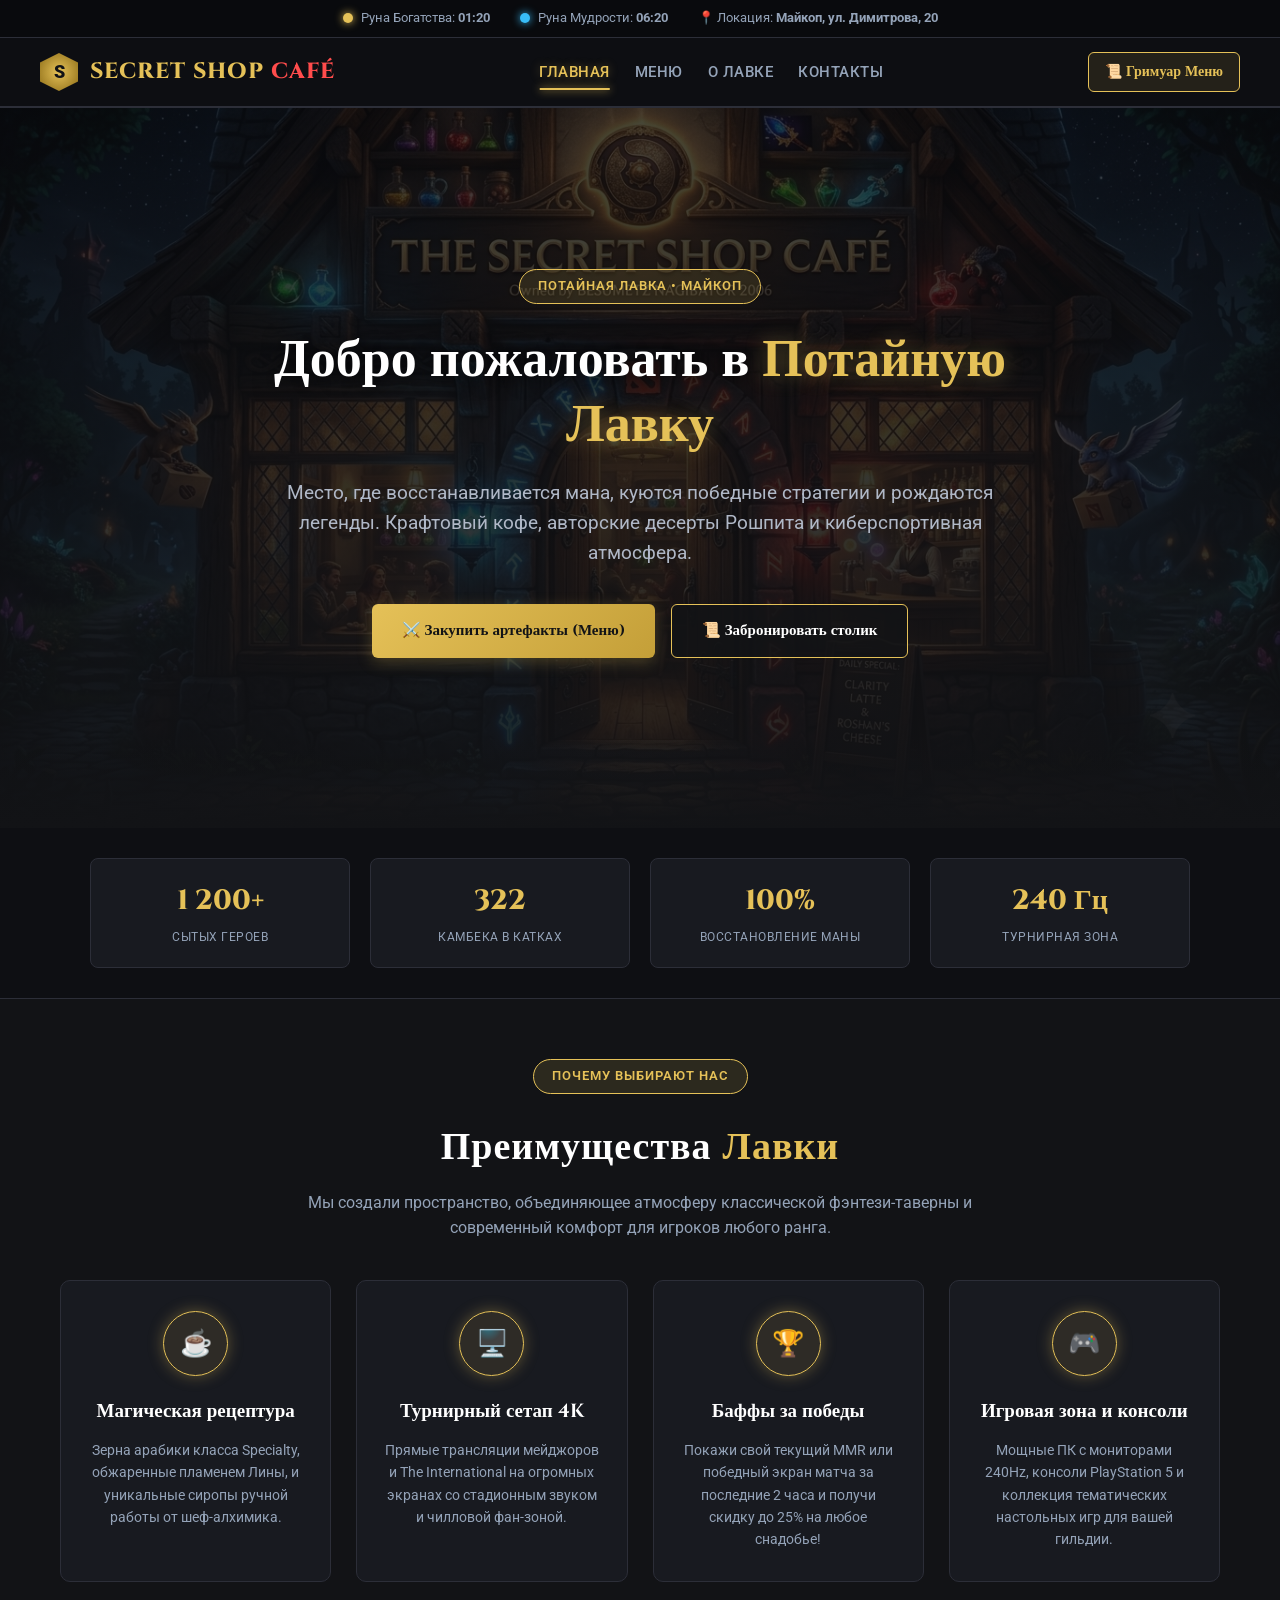
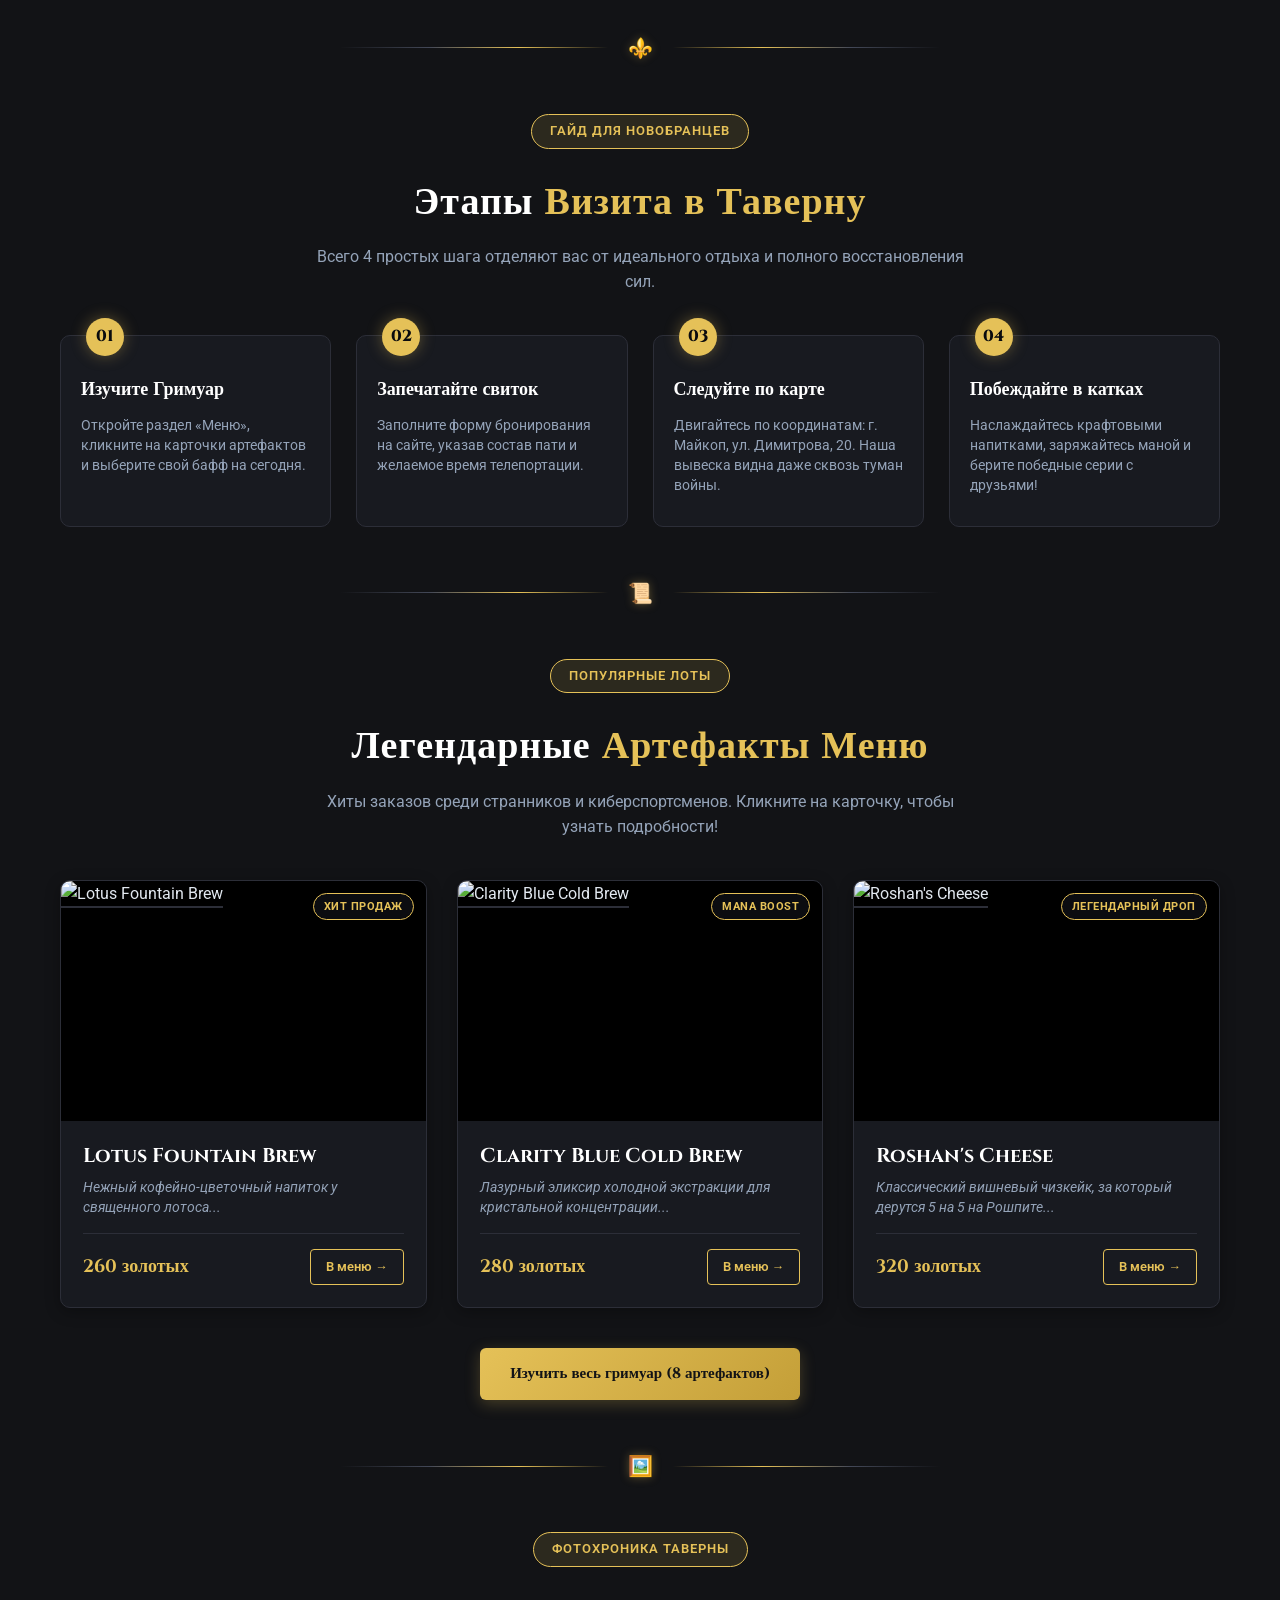
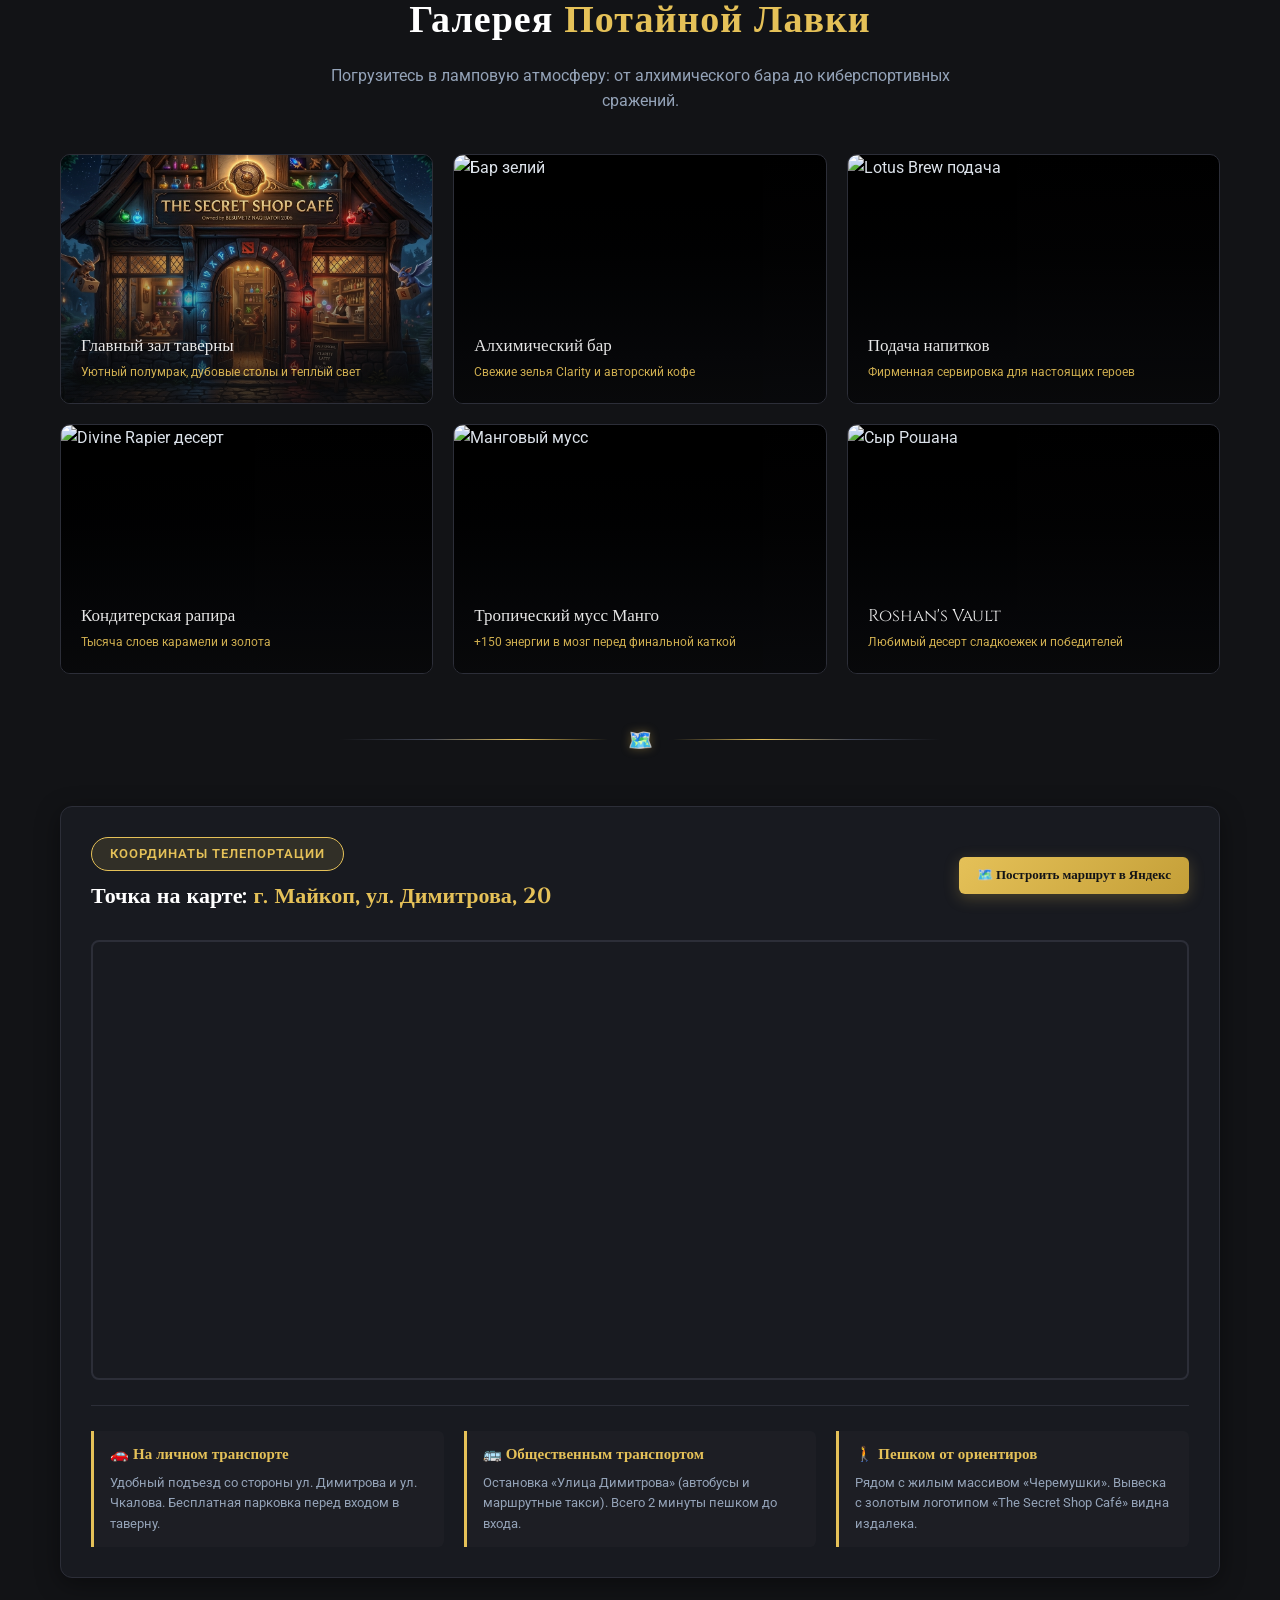
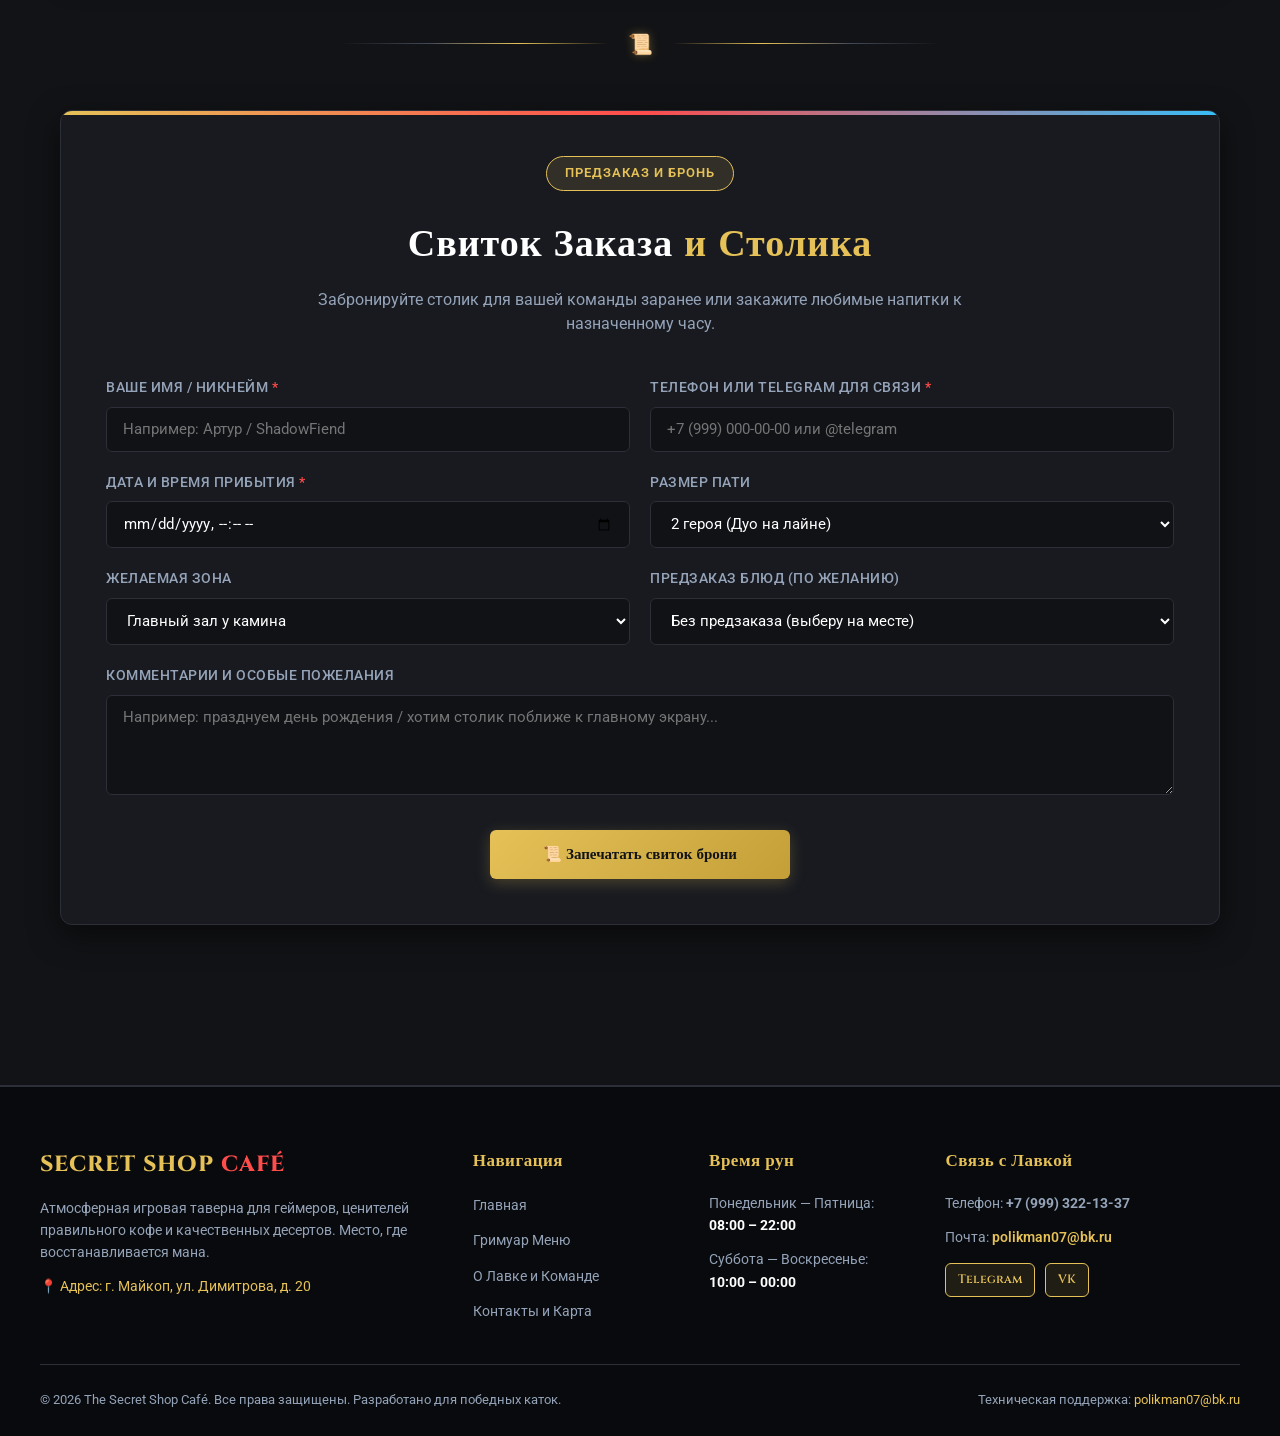
==== commit 77274418: "Add files via upload" ====
--- a/index.html
+++ b/index.html
@@ -4,7 +4,7 @@
     <meta charset="UTF-8">
     <meta name="viewport" content="width=device-width, initial-scale=1.0">
     <title>The Secret Shop Café | Главная таверна</title>
-    <link rel="stylesheet" href="style.css">
+    <link rel="stylesheet" href="style.css?v=3.0">
     <link rel="preconnect" href="https://fonts.googleapis.com">
     <link rel="preconnect" href="https://fonts.gstatic.com" crossorigin>
     <link href="https://fonts.googleapis.com/css2?family=Cinzel:wght@600;700;800;900&family=Roboto:wght@300;400;500;700&display=swap" rel="stylesheet">
@@ -61,8 +61,10 @@
                 <a href="#booking" class="btn btn-secondary">📜 Забронировать столик</a>
             </div>
         </div>
-
-        <!-- Статистика лавки -->
+    </section>
+
+    <!-- Полоса статистики лавки -->
+    <section class="hero-stats-bar">
         <div class="hero-stats">
             <div class="stat-item">
                 <div class="stat-num">1 200+</div>
--- a/style.css
+++ b/style.css
@@ -1,5 +1,5 @@
 /* ==========================================================================
-   THE SECRET SHOP CAFÉ - ОСНОВНЫЕ СТИЛИ (DOTA 2 THEMED TAVERN)
+   THE SECRET SHOP CAFE - CORE STYLES (DOTA 2 THEME)
    ========================================================================== */
 
 :root {
@@ -40,12 +40,11 @@
     font-family: var(--font-body);
     background-color: var(--bg-main);
     color: var(--text-main);
-    padding-top: 80px;
     line-height: 1.6;
     overflow-x: hidden;
 }
 
-/* Кастомный скроллбар */
+/* Скроллбар */
 ::-webkit-scrollbar {
     width: 10px;
 }
@@ -62,29 +61,69 @@
 }
 
 /* ==========================================================================
+   ТАЙМЕР СПАВНА РУН (ВЕРХНЯЯ СТРОКА)
+   ========================================================================== */
+.rune-timer-bar {
+    background: #090a0d;
+    border-bottom: 1px solid var(--border);
+    padding: 8px 20px;
+    font-size: 13px;
+    display: flex;
+    justify-content: center;
+    align-items: center;
+    gap: 30px;
+    flex-wrap: wrap;
+    color: var(--text-muted);
+    width: 100%;
+}
+
+.rune-item {
+    display: inline-flex;
+    align-items: center;
+    gap: 8px;
+}
+
+.rune-dot {
+    width: 10px;
+    height: 10px;
+    border-radius: 50%;
+    display: inline-block;
+    animation: blink 1.5s infinite;
+}
+
+.rune-dot.bounty { background: #e5c158; box-shadow: 0 0 8px #e5c158; }
+.rune-dot.wisdom { background: #38bdf8; box-shadow: 0 0 8px #38bdf8; }
+
+@keyframes blink {
+    0%, 100% { opacity: 1; }
+    50% { opacity: 0.4; }
+}
+
+/* ==========================================================================
    ШАПКА (HEADER) И НАВИГАЦИЯ
    ========================================================================== */
 .header {
-    background-color: rgba(14, 15, 19, 0.95);
+    background-color: rgba(14, 15, 19, 0.98);
     border-bottom: 2px solid var(--border);
-    padding: 16px 40px;
+    padding: 14px 40px;
     display: flex;
     justify-content: space-between;
     align-items: center;
-    position: fixed;
-    width: 100%;
+    position: sticky;
     top: 0;
-    left: 0;
+    width: 100%;
     z-index: 1000;
     backdrop-filter: blur(12px);
     transition: var(--transition);
 }
 
+.logo,
 .logo-container {
     display: flex;
     align-items: center;
     gap: 12px;
-    text-decoration: none;
+    text-decoration: none !important;
+    color: var(--gold) !important;
 }
 
 .logo-crest {
@@ -100,22 +139,25 @@
     font-size: 18px;
     box-shadow: 0 0 15px var(--gold-glow);
     transition: var(--transition);
+    flex-shrink: 0;
 }
 
 .logo-container:hover .logo-crest {
     transform: rotate(15deg) scale(1.08);
 }
 
-.logo-text {
+.logo-text,
+.logo {
     font-family: var(--font-heading);
     font-size: 22px;
     font-weight: 800;
-    color: var(--gold);
+    color: var(--gold) !important;
     letter-spacing: 1px;
 }
 
-.logo-text span {
-    color: var(--crimson);
+.logo-text span,
+.logo span {
+    color: var(--crimson) !important;
 }
 
 .nav {
@@ -125,8 +167,8 @@
 }
 
 .nav a {
-    color: var(--text-muted);
-    text-decoration: none;
+    color: #94a3b8 !important;
+    text-decoration: none !important;
     font-weight: 500;
     font-size: 15px;
     text-transform: uppercase;
@@ -151,7 +193,7 @@
 
 .nav a:hover,
 .nav a.active {
-    color: var(--gold);
+    color: var(--gold) !important;
     text-shadow: 0 0 10px var(--gold-glow);
 }
 
@@ -169,7 +211,7 @@
 .cart-btn {
     background: rgba(229, 193, 88, 0.1);
     border: 1px solid var(--gold);
-    color: var(--gold);
+    color: var(--gold) !important;
     padding: 8px 16px;
     border-radius: 6px;
     cursor: pointer;
@@ -180,12 +222,12 @@
     align-items: center;
     gap: 8px;
     transition: var(--transition);
-    text-decoration: none;
+    text-decoration: none !important;
 }
 
 .cart-btn:hover {
     background: var(--gold);
-    color: var(--bg-darker);
+    color: var(--bg-darker) !important;
     box-shadow: 0 0 15px var(--gold-glow);
 }
 
@@ -202,9 +244,9 @@
     font-weight: bold;
 }
 
-/* Мобильный бургер */
+/* Мобильный бургер (скрыт на десктопе) */
 .menu-toggle {
-    display: none;
+    display: none !important;
     background: transparent;
     border: none;
     color: var(--gold);
@@ -213,7 +255,7 @@
 }
 
 /* ==========================================================================
-   КНОПКИ И БЕЙДЖИ
+   КНОПКИ
    ========================================================================== */
 .btn {
     display: inline-flex;
@@ -221,9 +263,9 @@
     justify-content: center;
     gap: 10px;
     background: linear-gradient(135deg, #e5c158 0%, #c49f38 100%);
-    color: #121316;
-    padding: 14px 32px;
-    text-decoration: none;
+    color: #121316 !important;
+    padding: 14px 30px;
+    text-decoration: none !important;
     font-family: var(--font-heading);
     font-weight: 700;
     font-size: 15px;
@@ -238,33 +280,20 @@
     background: linear-gradient(135deg, #fff 0%, #e5c158 100%);
     transform: translateY(-2px);
     box-shadow: 0 8px 25px var(--gold-glow);
-    color: #121316;
+    color: #121316 !important;
 }
 
 .btn-secondary {
-    background: transparent;
-    color: var(--text-main);
-    border: 1px solid var(--border-highlight);
+    background: rgba(18, 19, 22, 0.8) !important;
+    color: #fff !important;
+    border: 1px solid var(--gold) !important;
     box-shadow: none;
 }
 
 .btn-secondary:hover {
-    background: rgba(255, 255, 255, 0.05);
-    border-color: var(--gold);
-    color: var(--gold);
+    background: var(--gold) !important;
+    color: #121316 !important;
     box-shadow: 0 0 15px var(--gold-glow);
-}
-
-.btn-crimson {
-    background: linear-gradient(135deg, #ff4c4c 0%, #b82828 100%);
-    color: #fff;
-    box-shadow: 0 4px 15px var(--crimson-glow);
-}
-
-.btn-crimson:hover {
-    background: linear-gradient(135deg, #ff6b6b 0%, #ff4c4c 100%);
-    box-shadow: 0 8px 25px var(--crimson-glow);
-    color: #fff;
 }
 
 .btn-sm {
@@ -313,14 +342,14 @@
    ГЛАВНЫЙ ЭКРАН (HERO)
    ========================================================================== */
 .hero {
-    background: linear-gradient(rgba(10, 11, 14, 0.75), rgba(18, 19, 22, 0.95)), url('cafe-bg.jpg') center/cover no-repeat;
-    min-height: calc(100vh - 80px);
-    display: flex;
-    flex-direction: column;
-    justify-content: center;
-    align-items: center;
-    text-align: center;
-    padding: 60px 20px;
+    background: linear-gradient(rgba(10, 11, 14, 0.75), rgba(18, 19, 22, 0.92)), url('cafe-bg.jpg') center/cover no-repeat;
+    min-height: 80vh;
+    display: flex !important;
+    flex-direction: column !important;
+    justify-content: center !important;
+    align-items: center !important;
+    text-align: center !important;
+    padding: 70px 20px;
     position: relative;
 }
 
@@ -330,13 +359,15 @@
     bottom: 0;
     left: 0;
     width: 100%;
-    height: 120px;
+    height: 90px;
     background: linear-gradient(to top, var(--bg-main), transparent);
     pointer-events: none;
 }
 
 .hero-content {
     max-width: 860px;
+    width: 100%;
+    margin: 0 auto;
     z-index: 2;
     animation: fadeIn 0.8s ease-out;
 }
@@ -359,10 +390,10 @@
 
 .hero-content h1 {
     font-family: var(--font-heading);
-    font-size: clamp(32px, 5vw, 54px);
+    font-size: clamp(32px, 5vw, 52px);
     color: #fff;
     margin-bottom: 20px;
-    line-height: 1.2;
+    line-height: 1.25;
     text-shadow: 0 2px 20px rgba(0, 0, 0, 0.8);
 }
 
@@ -372,10 +403,10 @@
 }
 
 .hero-content p {
-    font-size: clamp(16px, 2vw, 20px);
+    font-size: clamp(16px, 2vw, 19px);
     color: #b0b8c7;
     margin-bottom: 35px;
-    max-width: 700px;
+    max-width: 720px;
     margin-left: auto;
     margin-right: auto;
 }
@@ -383,28 +414,32 @@
 .hero-buttons {
     display: flex;
     flex-wrap: wrap;
+    gap: 16px;
+    justify-content: center;
+    margin-bottom: 10px;
+}
+
+/* Полоса статистики */
+.hero-stats-bar {
+    background: #0e0f13;
+    border-bottom: 1px solid var(--border);
+    padding: 30px 20px;
+}
+
+.hero-stats {
+    display: grid !important;
+    grid-template-columns: repeat(4, 1fr) !important;
     gap: 20px;
-    justify-content: center;
-    margin-bottom: 50px;
-}
-
-/* Статистика на Hero */
-.hero-stats {
-    display: grid;
-    grid-template-columns: repeat(4, 1fr);
-    gap: 20px;
-    max-width: 900px;
-    width: 100%;
-    z-index: 2;
-    margin-top: 20px;
+    max-width: 1100px;
+    width: 100%;
+    margin: 0 auto;
 }
 
 .stat-item {
-    background: rgba(24, 26, 32, 0.8);
+    background: var(--bg-card);
     border: 1px solid var(--border);
-    padding: 18px 15px;
+    padding: 20px 15px;
     border-radius: 8px;
-    backdrop-filter: blur(8px);
     text-align: center;
     transition: var(--transition);
 }
@@ -434,14 +469,14 @@
    СЕКЦИИ И ТИПОГРАФИКА
    ========================================================================== */
 .page-padding {
-    padding: 70px 40px;
+    padding: 60px 40px;
     max-width: 1240px;
     margin: 0 auto;
 }
 
 .section-title {
     font-family: var(--font-heading);
-    font-size: clamp(28px, 4vw, 40px);
+    font-size: clamp(28px, 4vw, 38px);
     text-align: center;
     color: #fff;
     margin-bottom: 12px;
@@ -455,7 +490,7 @@
 .section-subtitle {
     text-align: center;
     color: var(--text-muted);
-    font-size: 16px;
+    font-size: 15.5px;
     max-width: 680px;
     margin: 0 auto 40px;
 }
@@ -506,7 +541,7 @@
 }
 
 .feature-card:hover {
-    transform: translateY(-8px);
+    transform: translateY(-6px);
     border-color: var(--gold);
     box-shadow: 0 12px 30px rgba(0, 0, 0, 0.4), 0 0 20px var(--gold-glow);
 }
@@ -630,7 +665,7 @@
 }
 
 .card:hover {
-    transform: translateY(-8px);
+    transform: translateY(-6px);
     box-shadow: 0 12px 25px rgba(0, 0, 0, 0.5), 0 0 20px var(--gold-glow);
     border-color: var(--gold);
 }
@@ -652,7 +687,7 @@
 }
 
 .card:hover .card-img {
-    transform: scale(1.08);
+    transform: scale(1.06);
 }
 
 .card-badge {
@@ -763,14 +798,8 @@
 }
 
 @keyframes modalFadeIn {
-    from {
-        opacity: 0;
-        transform: translateY(-25px) scale(0.96);
-    }
-    to {
-        opacity: 1;
-        transform: translateY(0) scale(1);
-    }
+    from { opacity: 0; transform: translateY(-20px) scale(0.97); }
+    to { opacity: 1; transform: translateY(0) scale(1); }
 }
 
 .close-btn {
@@ -846,21 +875,18 @@
     display: flex;
     align-items: center;
     gap: 10px;
-    box-shadow: 0 0 12px rgba(74, 222, 128, 0.15);
 }
 
 .modal-buff.mana-buff {
     background: rgba(56, 189, 248, 0.1);
     border-color: rgba(56, 189, 248, 0.4);
     color: var(--mana);
-    box-shadow: 0 0 12px var(--mana-glow);
 }
 
 .modal-buff.crimson-buff {
     background: rgba(255, 76, 76, 0.1);
     border-color: rgba(255, 76, 76, 0.4);
     color: var(--crimson);
-    box-shadow: 0 0 12px var(--crimson-glow);
 }
 
 .modal-footer {
@@ -972,12 +998,8 @@
 }
 
 /* ==========================================================================
-   КОНТАКТЫ, КАРТА (МАЙКОП, ДИМИТРОВА 20) И НАВИГАЦИЯ
-   ========================================================================== */
-.contacts-wrapper {
-    margin-top: 30px;
-}
-
+   КОНТАКТЫ, КАРТА И НАВИГАЦИЯ
+   ========================================================================== */
 .contacts-grid {
     display: grid;
     grid-template-columns: repeat(auto-fit, minmax(250px, 1fr));
@@ -996,7 +1018,7 @@
 
 .contact-card:hover {
     border-color: var(--gold);
-    transform: translateY(-5px);
+    transform: translateY(-4px);
     box-shadow: 0 8px 25px rgba(0, 0, 0, 0.4);
 }
 
@@ -1039,7 +1061,7 @@
     text-decoration: underline;
 }
 
-/* Блок Карты и маршрута */
+/* Карта */
 .map-section {
     background: var(--bg-card);
     border: 1px solid var(--border);
@@ -1112,7 +1134,7 @@
 }
 
 /* ==========================================================================
-   ГАЛЕРЕЯ (GALLERY)
+   ГАЛЕРЕЯ
    ========================================================================== */
 .gallery-grid {
     display: grid;
@@ -1154,7 +1176,7 @@
 }
 
 .gallery-item:hover img {
-    transform: scale(1.1);
+    transform: scale(1.08);
 }
 
 .gallery-item:hover .gallery-overlay {
@@ -1180,7 +1202,7 @@
 }
 
 /* ==========================================================================
-   ФОРМА БРОНИРОВАНИЯ И ЗАКАЗА (FORM)
+   ФОРМА БРОНИРОВАНИЯ И ЗАКАЗА
    ========================================================================== */
 .order-section {
     background: var(--bg-card);
@@ -1267,7 +1289,7 @@
 }
 
 /* ==========================================================================
-   КНОПКИ СОЦСЕТЕЙ (SOCIAL LINKS)
+   СОЦСЕТИ
    ========================================================================== */
 .socials-container {
     display: flex;
@@ -1285,57 +1307,21 @@
     border-radius: 8px;
     background: var(--bg-card);
     border: 1px solid var(--border);
-    color: var(--text-main);
-    text-decoration: none;
+    color: var(--text-main) !important;
+    text-decoration: none !important;
     font-weight: 600;
     font-size: 14px;
     transition: var(--transition);
 }
 
-.social-btn i,
-.social-btn svg {
-    width: 18px;
-    height: 18px;
-    font-size: 18px;
-}
-
-.social-btn.tg:hover {
-    border-color: #229ED9;
-    color: #229ED9;
-    box-shadow: 0 0 15px rgba(34, 158, 217, 0.4);
-    transform: translateY(-3px);
-}
-
-.social-btn.vk:hover {
-    border-color: #0077FF;
-    color: #0077FF;
-    box-shadow: 0 0 15px rgba(0, 119, 255, 0.4);
-    transform: translateY(-3px);
-}
-
-.social-btn.discord:hover {
-    border-color: #5865F2;
-    color: #5865F2;
-    box-shadow: 0 0 15px rgba(88, 101, 242, 0.4);
-    transform: translateY(-3px);
-}
-
-.social-btn.steam:hover {
-    border-color: #66c0f4;
-    color: #66c0f4;
-    box-shadow: 0 0 15px rgba(102, 192, 244, 0.4);
-    transform: translateY(-3px);
-}
-
-.social-btn.yt:hover {
-    border-color: #FF0000;
-    color: #FF0000;
-    box-shadow: 0 0 15px rgba(255, 0, 0, 0.4);
-    transform: translateY(-3px);
-}
-
-/* ==========================================================================
-   КАСТОМНЫЙ HTML / ZERO-БЛОК: АЛХИМИЧЕСКИЙ КОНСТРУКТОР ЗЕЛИЙ
+.social-btn.tg:hover { border-color: #229ED9; color: #229ED9 !important; }
+.social-btn.vk:hover { border-color: #0077FF; color: #0077FF !important; }
+.social-btn.discord:hover { border-color: #5865F2; color: #5865F2 !important; }
+.social-btn.steam:hover { border-color: #66c0f4; color: #66c0f4 !important; }
+.social-btn.yt:hover { border-color: #FF0000; color: #FF0000 !important; }
+
+/* ==========================================================================
+   ZERO-BLOCK: АЛХИМИЧЕСКИЙ КОНСТРУКТОР ЗЕЛИЙ
    ========================================================================== */
 .custom-potion-lab {
     background: linear-gradient(145deg, #181a22 0%, #111217 100%);
@@ -1392,7 +1378,6 @@
 .flask-svg {
     width: 100%;
     height: 100%;
-    filter: drop-shadow(0 0 20px var(--potion-glow, rgba(56, 189, 248, 0.5)));
     transition: filter 0.5s ease;
 }
 
@@ -1419,44 +1404,6 @@
 }
 
 /* ==========================================================================
-   ТАЙМЕР СПАВНА РУН (LIVE RUNES TICKER)
-   ========================================================================== */
-.rune-timer-bar {
-    background: rgba(20, 22, 28, 0.95);
-    border-bottom: 1px solid var(--border);
-    padding: 8px 20px;
-    font-size: 13px;
-    display: flex;
-    justify-content: center;
-    align-items: center;
-    gap: 30px;
-    flex-wrap: wrap;
-    color: var(--text-muted);
-}
-
-.rune-item {
-    display: inline-flex;
-    align-items: center;
-    gap: 8px;
-}
-
-.rune-dot {
-    width: 10px;
-    height: 10px;
-    border-radius: 50%;
-    display: inline-block;
-    animation: blink 1.5s infinite;
-}
-
-.rune-dot.bounty { background: #e5c158; box-shadow: 0 0 8px #e5c158; }
-.rune-dot.wisdom { background: #38bdf8; box-shadow: 0 0 8px #38bdf8; }
-
-@keyframes blink {
-    0%, 100% { opacity: 1; }
-    50% { opacity: 0.4; }
-}
-
-/* ==========================================================================
    ПОДВАЛ (FOOTER)
    ========================================================================== */
 .footer {
@@ -1464,7 +1411,7 @@
     border-top: 2px solid var(--border);
     padding: 60px 40px 25px;
     color: var(--text-muted);
-    margin-top: 80px;
+    margin-top: 60px;
 }
 
 .footer-top {
@@ -1497,14 +1444,14 @@
 }
 
 .footer-links a {
-    color: var(--text-muted);
-    text-decoration: none;
+    color: var(--text-muted) !important;
+    text-decoration: none !important;
     font-size: 14px;
     transition: var(--transition);
 }
 
 .footer-links a:hover {
-    color: var(--gold);
+    color: var(--gold) !important;
     padding-left: 5px;
 }
 
@@ -1527,100 +1474,46 @@
 }
 
 /* ==========================================================================
-   АДАПТИВНОСТЬ (RESPONSIVE MEDIA QUERIES)
+   АДАПТИВНОСТЬ
    ========================================================================== */
 @media (max-width: 992px) {
-    .header {
-        padding: 14px 20px;
-    }
-    .page-padding {
-        padding: 50px 20px;
-    }
-    .hero-stats {
-        grid-template-columns: repeat(2, 1fr);
-    }
-    .footer-top {
-        grid-template-columns: 1fr 1fr;
-    }
-    .potion-lab-grid {
-        grid-template-columns: 1fr;
-    }
-    .owner-container {
-        flex-direction: column;
-        text-align: center;
-        gap: 25px;
-        padding: 30px 20px;
-    }
-    .lore-text {
-        border-left: none;
-        border-top: 2px solid var(--gold);
-        padding-left: 0;
-        padding-top: 15px;
-    }
+    .header { padding: 12px 20px; }
+    .page-padding { padding: 50px 20px; }
+    .hero-stats { grid-template-columns: repeat(2, 1fr) !important; }
+    .footer-top { grid-template-columns: 1fr 1fr; }
+    .potion-lab-grid { grid-template-columns: 1fr; }
+    .owner-container { flex-direction: column; text-align: center; gap: 25px; padding: 30px 20px; }
+    .lore-text { border-left: none; border-top: 2px solid var(--gold); padding-left: 0; padding-top: 15px; }
 }
 
 @media (max-width: 768px) {
-    body {
-        padding-top: 70px;
-    }
-    .menu-toggle {
-        display: block;
-    }
+    .menu-toggle { display: block !important; }
     .nav {
         position: fixed;
-        top: 70px;
+        top: 60px;
         left: -100%;
         width: 100%;
-        height: calc(100vh - 70px);
+        height: calc(100vh - 60px);
         background: rgba(14, 15, 19, 0.98);
         backdrop-filter: blur(15px);
         flex-direction: column;
         justify-content: center;
-        gap: 30px;
+        gap: 25px;
         transition: 0.4s ease;
         z-index: 999;
     }
-    .nav.open {
-        left: 0;
-    }
-    .nav a {
-        font-size: 20px;
-    }
-    .hero-buttons {
-        flex-direction: column;
-        width: 100%;
-    }
-    .hero-buttons .btn {
-        width: 100%;
-    }
-    .order-form {
-        grid-template-columns: 1fr;
-    }
-    .form-group.full-width {
-        grid-column: span 1;
-    }
-    .form-submit-wrap {
-        grid-column: span 1;
-    }
-    .footer-top {
-        grid-template-columns: 1fr;
-    }
-    .footer-bottom {
-        flex-direction: column;
-        text-align: center;
-    }
+    .nav.open { left: 0; }
+    .nav a { font-size: 20px; }
+    .hero-buttons { flex-direction: column; width: 100%; }
+    .hero-buttons .btn { width: 100%; }
+    .order-form { grid-template-columns: 1fr; }
+    .form-group.full-width { grid-column: span 1; }
+    .form-submit-wrap { grid-column: span 1; }
+    .footer-top { grid-template-columns: 1fr; }
+    .footer-bottom { flex-direction: column; text-align: center; }
 }
 
 @media (max-width: 480px) {
-    .hero-stats {
-        grid-template-columns: 1fr;
-    }
-    .grid-container {
-        grid-template-columns: 1fr;
-    }
-    .card-footer {
-        flex-direction: column;
-        gap: 12px;
-        align-items: flex-start;
-    }
-}
+    .hero-stats { grid-template-columns: 1fr !important; }
+    .grid-container { grid-template-columns: 1fr; }
+}
